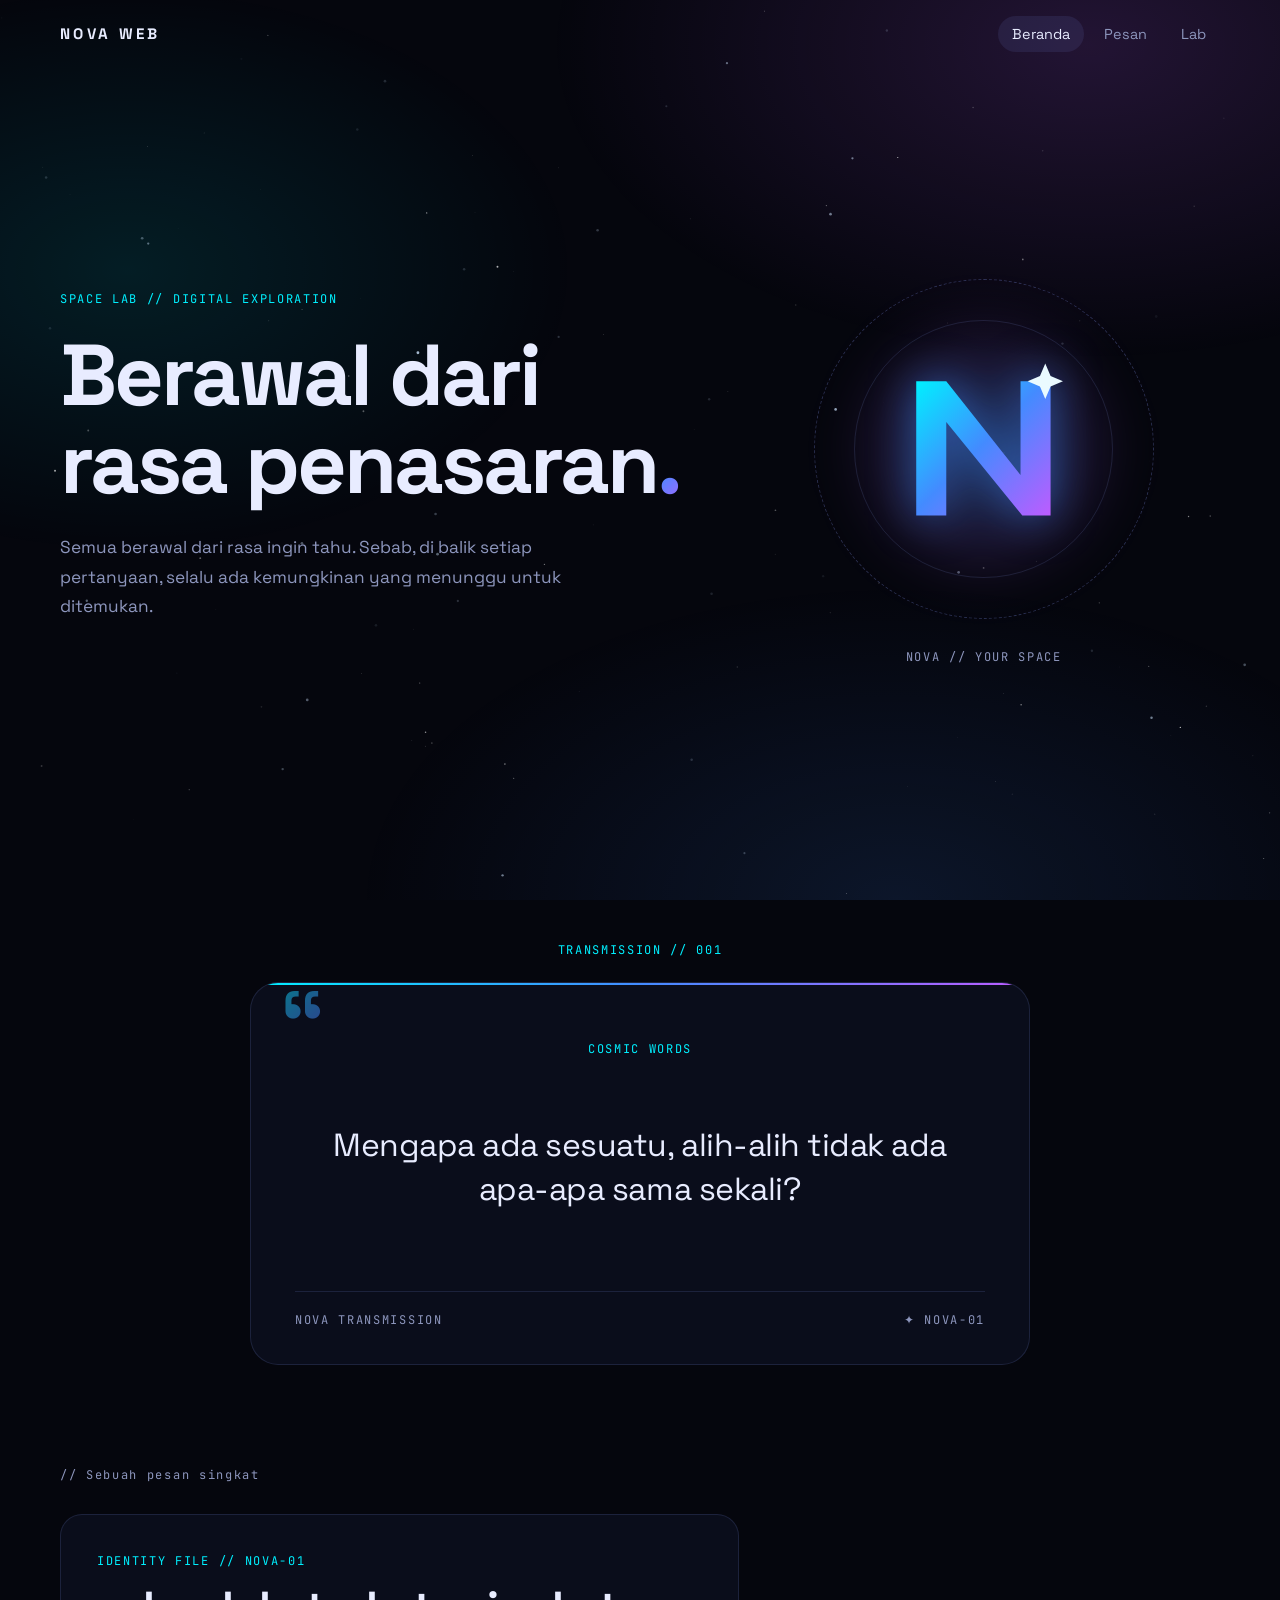
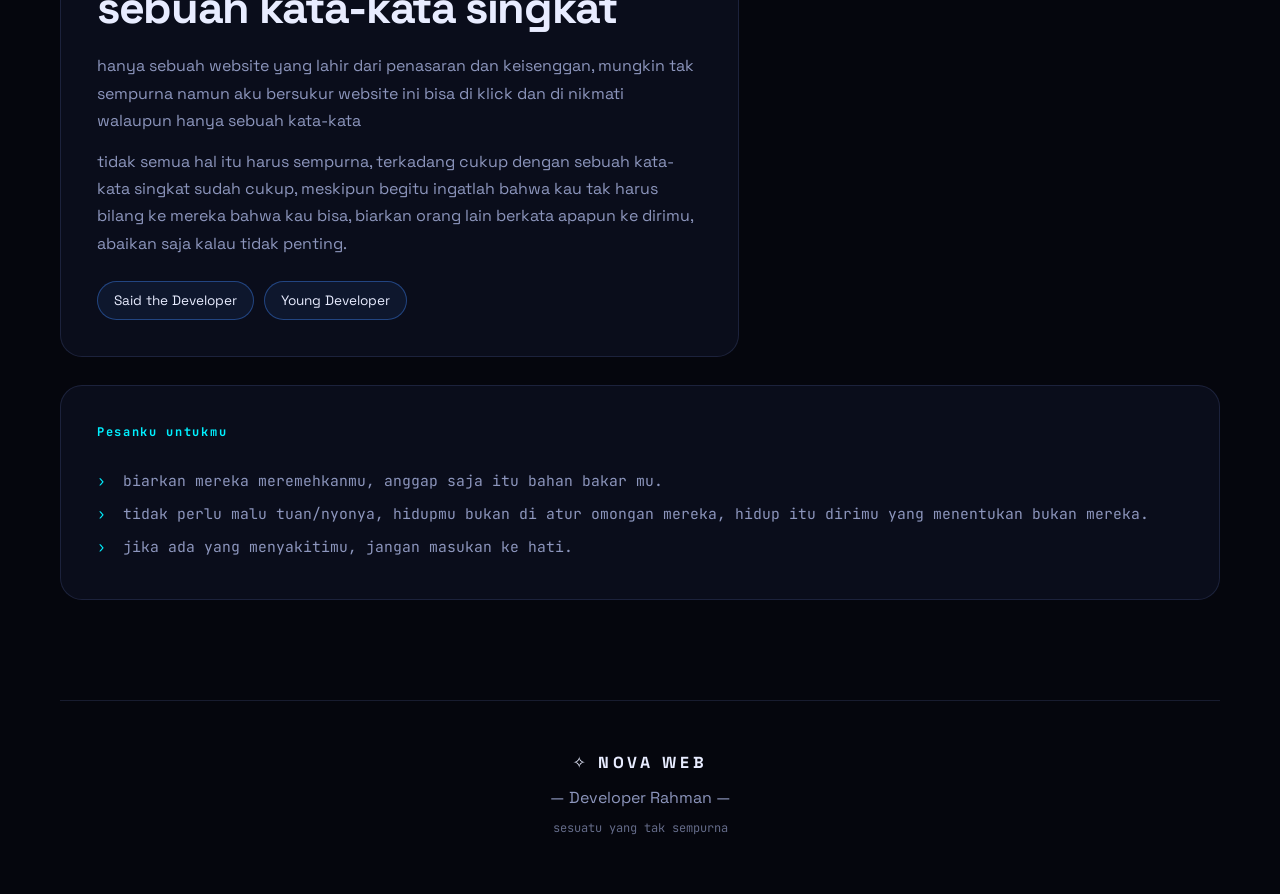
==== index.html @ c04934ce "update index.html" ====
<!DOCTYPE html>
<html lang="id">
<head>
  <meta charset="UTF-8">
  <meta name="viewport" content="width=device-width, initial-scale=1.0">
  <meta name="description" content="Nova Web — ruang eksperimen untuk teknologi, desain, dan perjalanan kreatif.">
  <meta name="theme-color" content="#05060d">
  <title>Nova Web — Space Lab</title>

  <link rel="icon" href="data:image/svg+xml,%3Csvg xmlns='http://www.w3.org/2000/svg' viewBox='0 0 100 100'%3E%3Cpath fill='%2300f0ff' d='M12 88V12h17l42 53V12h17v76H72L29 35v53z'/%3E%3C/svg%3E">
  <link rel="preconnect" href="https://fonts.googleapis.com">
  <link rel="preconnect" href="https://fonts.gstatic.com" crossorigin>
  <link href="https://fonts.googleapis.com/css2?family=JetBrains+Mono:wght@400;500&family=Space+Grotesk:wght@400;500;700&display=swap" rel="stylesheet">
  <style>
:root {
  --bg: #05060d;
  --surface: rgba(16, 20, 40, .55);
  --line: rgba(140, 160, 255, .14);
  --text: #e8ecff;
  --muted: #8d96bd;
  --cyan: #00f0ff;
  --blue: #438bff;
  --violet: #bd5cff;
  --grad: linear-gradient(135deg, var(--cyan), var(--blue) 50%, var(--violet));
  --sans: "Space Grotesk", system-ui, -apple-system, "Segoe UI", sans-serif;
  --mono: "JetBrains Mono", ui-monospace, Menlo, Consolas, monospace;
}

* { box-sizing: border-box; margin: 0; padding: 0; }
html { scroll-behavior: smooth; scroll-padding-top: 84px; }

body {
  background: var(--bg);
  color: var(--text);
  font-family: var(--sans);
  line-height: 1.7;
  overflow-x: hidden;
  -webkit-font-smoothing: antialiased;
}

/* aurora di belakang konten */
body::before {
  content: "";
  position: fixed;
  inset: 0;
  z-index: -2;
  background:
    radial-gradient(60% 50% at 85% 5%, rgba(189, 92, 255, .16), transparent 70%),
    radial-gradient(50% 45% at 10% 30%, rgba(0, 240, 255, .10), transparent 70%),
    radial-gradient(60% 50% at 70% 100%, rgba(67, 139, 255, .12), transparent 70%);
}
#stars { position: fixed; inset: 0; width: 100%; height: 100%; z-index: -1; }

a { color: inherit; text-decoration: none; }
a:focus-visible { outline: 2px solid var(--cyan); outline-offset: 4px; border-radius: 6px; }

main, .nav, .footer { width: min(1160px, 100% - 40px); margin-inline: auto; }

.eyebrow, .card-number, .quote-label, .about-label, .planet-label,
.about-interests h3, .about-updates h3, .quote-footer {
  font-family: var(--mono);
  font-size: .75rem;
  letter-spacing: .14em;
  color: var(--cyan);
}

/* ---------- Header ---------- */
.site-header {
  position: fixed;
  inset: 0 0 auto 0;
  z-index: 50;
  transition: background .3s, border-color .3s, backdrop-filter .3s;
  border-bottom: 1px solid transparent;
}
.site-header.scrolled {
  background: rgba(5, 6, 13, .72);
  backdrop-filter: blur(16px) saturate(140%);
  -webkit-backdrop-filter: blur(16px) saturate(140%);
  border-color: var(--line);
}
.nav { display: flex; align-items: center; justify-content: space-between; height: 68px; }
.logo { font-weight: 700; letter-spacing: .22em; font-size: .95rem; }
.nav-links { display: flex; gap: 6px; list-style: none; }
.nav-links a {
  display: block;
  padding: 6px 14px;
  border-radius: 999px;
  color: var(--muted);
  font-size: .9rem;
  transition: color .2s, background .2s;
}
.nav-links a:hover, .nav-links a.active { color: var(--text); background: rgba(140, 160, 255, .1); }

/* ---------- Hero ---------- */
.hero {
  min-height: 100svh;
  display: grid;
  grid-template-columns: 1.15fr .85fr;
  align-items: center;
  gap: 48px;
  padding: 110px 0 64px;
}
.hero-content .eyebrow { margin-bottom: 22px; }
h1 {
  font-size: clamp(2.6rem, 7.2vw, 5.4rem);
  line-height: 1.02;
  letter-spacing: -.035em;
  font-weight: 700;
}
h1 span {
  background: var(--grad);
  -webkit-background-clip: text;
  background-clip: text;
  color: transparent;
}
.description { margin: 26px 0 36px; max-width: 46ch; color: var(--muted); font-size: 1.08rem; }

.hero-button {
  display: inline-flex;
  align-items: center;
  gap: 10px;
  padding: 14px 26px;
  border-radius: 999px;
  font-weight: 500;
  color: #04060c;
  background: var(--grad);
  box-shadow: 0 10px 40px -10px rgba(67, 139, 255, .7);
  transition: transform .25s, box-shadow .25s;
}
.hero-button:hover { transform: translateY(-3px); box-shadow: 0 16px 48px -10px rgba(189, 92, 255, .75); }

.hero-visual { display: grid; justify-items: center; gap: 28px; }
.logo-emblem {
  position: relative;
  width: min(340px, 72vw);
  aspect-ratio: 1;
  display: grid;
  place-items: center;
  animation: float 7s ease-in-out infinite;
}
.logo-emblem::before, .logo-emblem::after {
  content: "";
  position: absolute;
  border-radius: 50%;
}
.logo-emblem::before { inset: 0; border: 1px dashed rgba(140, 160, 255, .28); animation: spin 60s linear infinite; }
.logo-emblem::after { inset: 12%; border: 1px solid var(--line); }
.logo-r { width: 52%; position: relative; z-index: 1; filter: drop-shadow(0 0 22px rgba(67, 139, 255, .55)); }
.logo-glow {
  position: absolute;
  inset: 10%;
  border-radius: 50%;
  background: radial-gradient(circle, rgba(67, 139, 255, .35), rgba(189, 92, 255, .12) 55%, transparent 72%);
  filter: blur(26px);
}
.planet-label { color: var(--muted); }

@keyframes float { 50% { transform: translateY(-14px); } }
@keyframes spin { to { transform: rotate(360deg); } }

/* ---------- Projects ---------- */
.cards { padding: 40px 0 90px; display: grid; grid-template-columns: repeat(auto-fit, minmax(300px, 1fr)); gap: 24px; }
.card {
  position: relative;
  padding: 34px;
  border-radius: 22px;
  background: var(--surface);
  border: 1px solid var(--line);
  backdrop-filter: blur(12px);
  -webkit-backdrop-filter: blur(12px);
  transition: transform .3s, border-color .3s, box-shadow .3s;
}
.card:hover {
  transform: translateY(-6px);
  border-color: rgba(67, 139, 255, .55);
  box-shadow: 0 24px 60px -24px rgba(67, 139, 255, .5);
}
.card-icon {
  width: 48px; height: 48px;
  display: grid; place-items: center;
  margin-bottom: 22px;
  border-radius: 14px;
  background: var(--grad);
  color: #04060c;
  font-size: 1.3rem;
}
.card-number { margin-bottom: 8px; }
.card h3 { font-size: 1.7rem; letter-spacing: -.02em; margin-bottom: 10px; }
.card p:not(.card-number) { color: var(--muted); }
.card-link {
  display: inline-block;
  margin-top: 24px;
  padding-bottom: 2px;
  border-bottom: 1px solid var(--cyan);
  color: var(--cyan);
  transition: color .2s, border-color .2s;
}
.card-link:hover { color: var(--text); border-color: var(--text); }

/* ---------- Quote ---------- */
.quote-section { padding: 40px 0 100px; text-align: center; }
.quote-section .eyebrow { margin-bottom: 22px; }
.quote-card {
  position: relative;
  max-width: 780px;
  margin: 0 auto;
  padding: 56px 44px 34px;
  border-radius: 28px;
  background: var(--surface);
  border: 1px solid var(--line);
  overflow: hidden;
}
.quote-card::before {
  content: "";
  position: absolute;
  inset: 0 0 auto 0;
  height: 2px;
  background: var(--grad);
}
.quote-symbol {
  position: absolute;
  top: -6px; left: 28px;
  font-size: 7rem;
  line-height: 1;
  background: var(--grad);
  -webkit-background-clip: text;
  background-clip: text;
  color: transparent;
  opacity: .5;
}
.quote-label { margin-bottom: 18px; }
blockquote {
  font-size: clamp(1.35rem, 3.2vw, 2rem);
  line-height: 1.4;
  letter-spacing: -.015em;
  min-height: 5.6em;
  display: flex;
  align-items: center;
  justify-content: center;
}
.quote-fade-out { animation: quoteOut .6s ease forwards; }
.quote-fade-in { animation: quoteIn .8s ease forwards; }
@keyframes quoteOut { to { opacity: 0; transform: translateY(8px); } }
@keyframes quoteIn { from { opacity: 0; transform: translateY(8px); } to { opacity: 1; transform: none; } }
.quote-footer {
  display: flex;
  justify-content: space-between;
  margin-top: 34px;
  padding-top: 18px;
  border-top: 1px solid var(--line);
  color: var(--muted);
}

/* ---------- About ---------- */
.about {
  display: grid;
  grid-template-columns: 1.2fr .8fr;
  gap: 28px;
  padding-bottom: 100px;
}
.about-label { grid-column: 1 / -1; color: var(--muted); }
.about-content, .about-interests, .about-updates {
  padding: 36px;
  border-radius: 22px;
  background: var(--surface);
  border: 1px solid var(--line);
}
.about-content .eyebrow { margin-bottom: 12px; }
.about h2 { font-size: clamp(1.9rem, 4vw, 2.8rem); letter-spacing: -.03em; line-height: 1.1; margin-bottom: 20px; }
.about-description { color: var(--muted); margin-bottom: 14px; }
.about-tags { display: flex; flex-wrap: wrap; gap: 10px; margin-top: 24px; }
.about-tags span {
  padding: 7px 16px;
  border-radius: 999px;
  border: 1px solid rgba(67, 139, 255, .4);
  font-size: .85rem;
  background: rgba(67, 139, 255, .08);
}

.about-interests h3, .about-updates h3 { margin-bottom: 22px; }
.interest-item { display: flex; gap: 16px; padding: 14px 0; border-top: 1px solid var(--line); }
.interest-item:first-of-type { border-top: 0; padding-top: 0; }
.interest-icon {
  flex: none;
  width: 42px; height: 42px;
  display: grid; place-items: center;
  border-radius: 12px;
  border: 1px solid var(--line);
  color: var(--cyan);
  font-family: var(--mono);
  font-size: .85rem;
}
.interest-item h4 { font-size: 1.05rem; }
.interest-item p { color: var(--muted); font-size: .92rem; line-height: 1.5; }

.about-updates { grid-column: 1 / -1; font-family: var(--mono); font-size: .92rem; color: var(--muted); }
.about-updates p { padding: 4px 0; }
.about-updates span { color: var(--cyan); margin-right: 8px; }

/* ---------- Footer ---------- */
.footer { padding: 48px 0 56px; text-align: center; border-top: 1px solid var(--line); }
.footer-logo { font-weight: 700; letter-spacing: .24em; margin-bottom: 8px; }
.footer p { color: var(--muted); }
.footer span { display: block; margin-top: 6px; font-family: var(--mono); font-size: .75rem; color: var(--muted); opacity: .7; }

/* ---------- Reveal ---------- */
.reveal { opacity: 0; transform: translateY(26px); transition: opacity .8s ease, transform .8s ease; }
.reveal.in { opacity: 1; transform: none; }

/* ---------- Responsive ---------- */
@media (max-width: 860px) {
  .hero { grid-template-columns: 1fr; padding-top: 100px; text-align: left; }
  .hero-visual { order: -1; }
  .logo-emblem { width: min(220px, 60vw); }
  .about { grid-template-columns: 1fr; }
}
@media (max-width: 520px) {
  .nav-links a { padding: 6px 9px; font-size: .8rem; }
  .logo { font-size: .8rem; letter-spacing: .16em; }
  .quote-card { padding: 52px 24px 26px; }
  .about-content, .about-interests, .about-updates, .card { padding: 26px; }
}

@media (prefers-reduced-motion: reduce) {
  html { scroll-behavior: auto; }
  *, *::before, *::after { animation: none !important; transition: none !important; }
  .reveal { opacity: 1; transform: none; }
}
</style>
</head>
<body>
  <canvas id="stars" aria-hidden="true"></canvas>

  
<header class="site-header" id="site-header">
  <nav class="nav">
    <a href="#home" class="logo">NOVA WEB</a>

    <ul class="nav-links">
      <li><a href="#home">Beranda</a></li>
      <li><a href="#pesanku-untukmu">Pesan</a></li>
      <li><a href="#lab">Lab</a></li>
    </ul>
  </nav>
</header>


  <main>
    <!-- HERO -->
    <section class="hero" id="home">
      <div class="hero-content">
        <p class="eyebrow">SPACE LAB // DIGITAL EXPLORATION</p>

        <h1>Berawal dari<br>rasa penasaran<span>.</span></h1>

        <p class="description">
          Semua berawal dari rasa ingin tahu. Sebab, di balik setiap pertanyaan,
          selalu ada kemungkinan yang menunggu untuk ditemukan.
        </p>
      </div>

      <div class="hero-visual">
        <div class="logo-emblem">
          <div class="logo-glow"></div>
          <svg class="logo-r" viewBox="0 0 100 100" xmlns="http://www.w3.org/2000/svg" role="img" aria-label="Logo Nova Web: huruf N dengan bintang nova">
            <defs>
              <linearGradient id="r-gradient" x1="0" y1="0" x2="1" y2="1">
                <stop offset="0%" stop-color="#00f0ff"/>
                <stop offset="48%" stop-color="#438bff"/>
                <stop offset="100%" stop-color="#bd5cff"/>
              </linearGradient>
            </defs>
            <path fill="url(#r-gradient)" d="M12,88 V12 H29 L71,65 V12 H88 V88 H72 L29,35 V88 Z"/>
            <path fill="#eafaff" d="M85,2 L88,9 L95,12 L88,15 L85,22 L82,15 L75,12 L82,9 Z"/>
          </svg>
        </div>
        <div class="planet-label">NOVA // YOUR SPACE</div>
      </div>
    </section>


    <!-- COSMIC WORDS -->
    <section class="quote-section" id="cosmic-words">
      <p class="eyebrow">TRANSMISSION // 001</p>

      <div class="quote-card">
        <div class="quote-symbol" aria-hidden="true">“</div>
        <p class="quote-label">COSMIC WORDS</p>

        <blockquote id="daily-quote">
          Bintang pun membutuhkan gelap untuk terlihat bersinar.
        </blockquote>

        <div class="quote-footer">
          <span>NOVA TRANSMISSION</span>
          <span>✦ NOVA-01</span>
        </div>
      </div>
    </section>

    <!-- ABOUT -->
    <section class="about" id="about">
      <div class="about-label">// Sebuah pesan singkat</div>

      <div class="about-content">
        <p class="eyebrow">IDENTITY FILE // NOVA-01</p>
        <h2>sebuah kata-kata singkat</h2>

        <p class="about-description">
          hanya sebuah website yang lahir dari penasaran dan keisenggan, mungkin tak sempurna
          namun aku bersukur website ini bisa di klick dan di nikmati walaupun hanya sebuah kata-kata
        </p>
        <p class="about-description">
          tidak semua hal itu harus sempurna, terkadang cukup dengan sebuah kata-kata
          singkat sudah cukup, meskipun begitu ingatlah bahwa kau tak harus bilang ke mereka 
          bahwa kau bisa, biarkan orang lain berkata apapun ke dirimu, abaikan saja kalau tidak penting.
        </p>

        <div class="about-tags">
          <span>Said the Developer</span>
          <span>Young Developer</span>
        </div>
      </div>


      <div class="about-updates" id="pesanku-untukmu">
        <h3>Pesanku untukmu</h3>
        <p><span>›</span> biarkan mereka meremehkanmu, anggap saja itu bahan bakar mu.</p>
        <p><span>›</span> tidak perlu malu tuan/nyonya, hidupmu bukan di atur omongan mereka, hidup itu dirimu yang menentukan bukan mereka.</p>
        <p><span>›</span> jika ada yang menyakitimu, jangan masukan ke hati.</p>
      </>
    </section>
  </main>

  <footer class="footer" id="lab">
    <div class="footer-logo">✧ NOVA WEB</div>
    <p>— Developer Rahman —</p>
    <span>sesuatu yang tak sempurna</span>
  </>

  <script>


const reduceMotion = matchMedia("(prefers-reduced-motion: reduce)").matches;

/* ---------- Header: efek kaca saat discroll ---------- */
const header = document.getElementById("site-header");
const onScroll = () => header.classList.toggle("scrolled", window.scrollY > 24);
onScroll();
addEventListener("scroll", onScroll, { passive: true });

/* ---------- Muncul halus saat discroll ---------- */
const revealTargets = document.querySelectorAll(
  ".card, .quote-card, .about-content, .about-interests, .about-updates, .about-label"
);
if ("IntersectionObserver" in window && !reduceMotion) {
  const io = new IntersectionObserver((entries) => {
    entries.forEach((e) => {
      if (e.isIntersecting) {
        e.target.classList.add("in");
        io.unobserve(e.target);
      }
    });
  }, { threshold: 0.15 });
  revealTargets.forEach((el) => { el.classList.add("reveal"); io.observe(el); });
}

/* ---------- Menu aktif sesuai section ---------- */
const links = [...document.querySelectorAll(".nav-links a")];
const spy = new IntersectionObserver((entries) => {
  entries.forEach((e) => {
    if (!e.isIntersecting) return;
    links.forEach((a) => a.classList.toggle("active", a.getAttribute("href") === "#" + e.target.id));
  });
}, { rootMargin: "-45% 0px -50% 0px" });
["home", "projects", "about-interests", "lab"].forEach((id) => {
  const el = document.getElementById(id);
  if (el) spy.observe(el);
});

/* ---------- Cosmic Words: kutipan acak ---------- */
const quotes = [
  // 01 — COSMIC UNKNOWN
  { category: "COSMIC UNKNOWN", text: "Jika alam semesta memiliki batas, apa yang berada di baliknya? Dan jika tidak memiliki batas, bagaimana sesuatu bisa tidak berujung?" },
  { category: "COSMIC UNKNOWN", text: "Alam semesta terus mengembang. Tetapi jika ruang itu sendiri yang mengembang, ia mengembang ke mana?" },
  { category: "COSMIC UNKNOWN", text: "Sebelum bintang pertama menyala, apakah kegelapan memiliki arti bagi sesuatu yang belum bisa melihat?" },
  { category: "COSMIC UNKNOWN", text: "Di antara miliaran galaksi, berapa banyak rahasia yang bahkan belum pernah terpikirkan oleh siapa pun?" },
  { category: "COSMIC UNKNOWN", text: "Jika suatu hari kita memahami seluruh alam semesta, apakah masih ada sesuatu di luar pemahaman itu?" },

  // 02 — TIME PARADOX
  { category: "TIME PARADOX", text: "Jika kamu bertemu dirimu dari masa depan, siapa di antara kalian yang sedang hidup di masa lalu?" },
  { category: "TIME PARADOX", text: "Masa lalu sudah tidak ada, masa depan belum tiba, dan saat ini terus berlalu. Jadi, di mana sebenarnya waktu berada?" },
  { category: "TIME PARADOX", text: "Jika waktu bisa dihentikan untuk semua hal, apakah kamu akan menyadari bahwa waktu telah berhenti?" },
  { category: "TIME PARADOX", text: "Jika sebuah kejadian bisa diulang dengan hasil yang sama persis, apakah itu pengulangan atau kejadian yang sama?" },
  { category: "TIME PARADOX", text: "Apabila masa depan sudah dapat diketahui, apakah pilihan kita masih benar-benar terbuka?" },

  // 03 — REALITY GLITCH
  { category: "REALITY GLITCH", text: "Bagaimana kamu tahu bahwa dunia yang kamu lihat adalah dunia sebagaimana adanya, bukan sekadar cara otakmu menerjemahkannya?" },
  { category: "REALITY GLITCH", text: "Jika semua manusia bermimpi tentang dunia yang sama, pada titik mana kita akan menyebutnya kenyataan?" },
  { category: "REALITY GLITCH", text: "Apakah sesuatu tetap memiliki makna jika tidak ada satu pun makhluk yang mampu memahaminya?" },
  { category: "REALITY GLITCH", text: "Jika setiap pengamatan mengubah cara kita memahami sesuatu, bisakah kita mengenal sesuatu tanpa dipengaruhi oleh diri sendiri?" },
  { category: "REALITY GLITCH", text: "Bagaimana jika hal yang kita sebut nyata hanyalah bagian kecil dari sesuatu yang belum mampu kita bayangkan?" },

  // 04 — HUMAN MYSTERY
  { category: "HUMAN MYSTERY", text: "Jika ingatanmu berubah sedikit demi sedikit, bagian mana dari dirimu yang tetap sama?" },
  { category: "HUMAN MYSTERY", text: "Kamu bisa mendengar pikiranmu sendiri. Tetapi siapa yang sedang mendengarkan?" },
  { category: "HUMAN MYSTERY", text: "Jika tidak ada seorang pun yang mengenal namamu, apakah dirimu akan menjadi orang yang berbeda?" },
  { category: "HUMAN MYSTERY", text: "Mengapa sebuah kenangan yang sudah lama berlalu terkadang terasa lebih dekat daripada hari kemarin?" },
  { category: "HUMAN MYSTERY", text: "Jika pikiran bisa mengamati dirinya sendiri, apakah ada bagian dari pikiran yang tidak pernah bisa diamati?" },

  // 05 — EXISTENCE
  { category: "EXISTENCE", text: "Mengapa ada sesuatu, alih-alih tidak ada apa-apa sama sekali?" },
  { category: "EXISTENCE", text: "Jika segala sesuatu memiliki penyebab, apakah penyebab pertama juga membutuhkan penyebab?" },
  { category: "EXISTENCE", text: "Apakah alam semesta membutuhkan seseorang untuk menyaksikannya agar keberadaannya berarti?" },
  { category: "EXISTENCE", text: "Jika kehidupan memiliki makna, apakah makna itu ditemukan, diciptakan, atau keduanya?" },
  { category: "EXISTENCE", text: "Jika tidak ada tujuan yang ditetapkan untuk hidup, dari mana datangnya keinginan manusia untuk mencari tujuan?" },

  // 06 — UNANSWERED SCIENCE
  { category: "UNANSWERED SCIENCE", text: "Bagaimana materi yang tidak hidup bisa menjadi bagian dari dunia yang akhirnya melahirkan kesadaran?" },
  { category: "UNANSWERED SCIENCE", text: "Apakah kehidupan pernah muncul di tempat lain di alam semesta, atau Bumi adalah satu-satunya tempat yang kita ketahui sejauh ini?" },
  { category: "UNANSWERED SCIENCE", text: "Apa sebenarnya materi gelap, dan rahasia apa yang masih tersembunyi di balik pengaruh gravitasinya?" },
  { category: "UNANSWERED SCIENCE", text: "Mengapa alam semesta memiliki hukum fisika seperti yang kita amati, dan mungkinkah hukum itu berbeda?" },
  { category: "UNANSWERED SCIENCE", text: "Seberapa jauh manusia bisa memahami realitas jika alat untuk memahaminya juga merupakan bagian dari realitas itu?" },

  // 07 — IMPOSSIBLE QUESTIONS
  { category: "IMPOSSIBLE QUESTIONS", text: "Jika kamu lupa seluruh hidupmu tetapi tetap menjadi dirimu, bagian mana yang membuatmu tetap menjadi orang yang sama?" },
  { category: "IMPOSSIBLE QUESTIONS", text: "Bisakah sesuatu benar-benar tidak terbatas jika kita hanya mampu membayangkannya dari sesuatu yang terbatas?" },
  { category: "IMPOSSIBLE QUESTIONS", text: "Jika semua pertanyaan memiliki jawaban, apakah pertanyaan itu sendiri juga harus memiliki jawaban?" },
  { category: "IMPOSSIBLE QUESTIONS", text: "Bisakah kita membayangkan sesuatu yang benar-benar tidak bisa dibayangkan?" },
  { category: "IMPOSSIBLE QUESTIONS", text: "Jika kamu menemukan jawaban untuk semua misteri, pertanyaan apa yang akan kamu ajukan terakhir kali?" }
];

const quoteElement = document.getElementById("daily-quote");
let currentQuoteIndex = -1;
let quoteTimer;

function showRandomQuote() {
  if (!quoteElement || quotes.length === 0) {
    console.error("Elemen quote atau data quote tidak ditemukan!");
    return;
  }

  let nextIndex;
  if (quotes.length === 1) {
    nextIndex = 0;
  } else {
    do {
      nextIndex = Math.floor(Math.random() * quotes.length);
    } while (nextIndex === currentQuoteIndex);
  }

  currentQuoteIndex = nextIndex;
  const selectedQuote = quotes[nextIndex];

  quoteElement.classList.remove("quote-fade-in");
  quoteElement.classList.add("quote-fade-out");

  setTimeout(() => {
    quoteElement.textContent = selectedQuote.text;
    quoteElement.classList.remove("quote-fade-out");
    void quoteElement.offsetWidth;
    quoteElement.classList.add("quote-fade-in");

  }, 600);
}

showRandomQuote();
quoteTimer = setInterval(showRandomQuote, 8000);

/* ---------- Langit berbintang ---------- */
const canvas = document.getElementById("stars");
const ctx = canvas.getContext("2d");
let stars = [], w, h, dpr;

function setup() {
  dpr = Math.min(devicePixelRatio || 1, 2);
  w = innerWidth;
  h = innerHeight;
  canvas.width = w * dpr;
  canvas.height = h * dpr;
  ctx.setTransform(dpr, 0, 0, dpr, 0, 0);
  const count = Math.round((w * h) / 9000);
  stars = Array.from({ length: count }, () => ({
    x: Math.random() * w,
    y: Math.random() * h,
    r: Math.random() * 1.2 + 0.2,
    a: Math.random() * 0.6 + 0.25,
    p: Math.random() * Math.PI * 2,
    s: Math.random() * 0.02 + 0.005,
    v: Math.random() * 0.06 + 0.01
  }));
}

function draw(animate) {
  ctx.clearRect(0, 0, w, h);
  for (const s of stars) {
    const tw = animate ? 0.55 + 0.45 * Math.sin(s.p) : 1;
    ctx.globalAlpha = s.a * tw;
    ctx.fillStyle = s.r > 1 ? "#cfe6ff" : "#ffffff";
    ctx.beginPath();
    ctx.arc(s.x, s.y, s.r, 0, Math.PI * 2);
    ctx.fill();
    if (animate) {
      s.p += s.s;
      s.y -= s.v;
      if (s.y < -2) { s.y = h + 2; s.x = Math.random() * w; }
    }
  }
  ctx.globalAlpha = 1;
}

setup();
let resizeTimer;
addEventListener("resize", () => {
  clearTimeout(resizeTimer);
  resizeTimer = setTimeout(() => { setup(); if (reduceMotion) draw(false); }, 150);
});

if (reduceMotion) {
  draw(false);
} else {
  (function loop() { draw(true); requestAnimationFrame(loop); })();
}
</script>
</body>
</html>
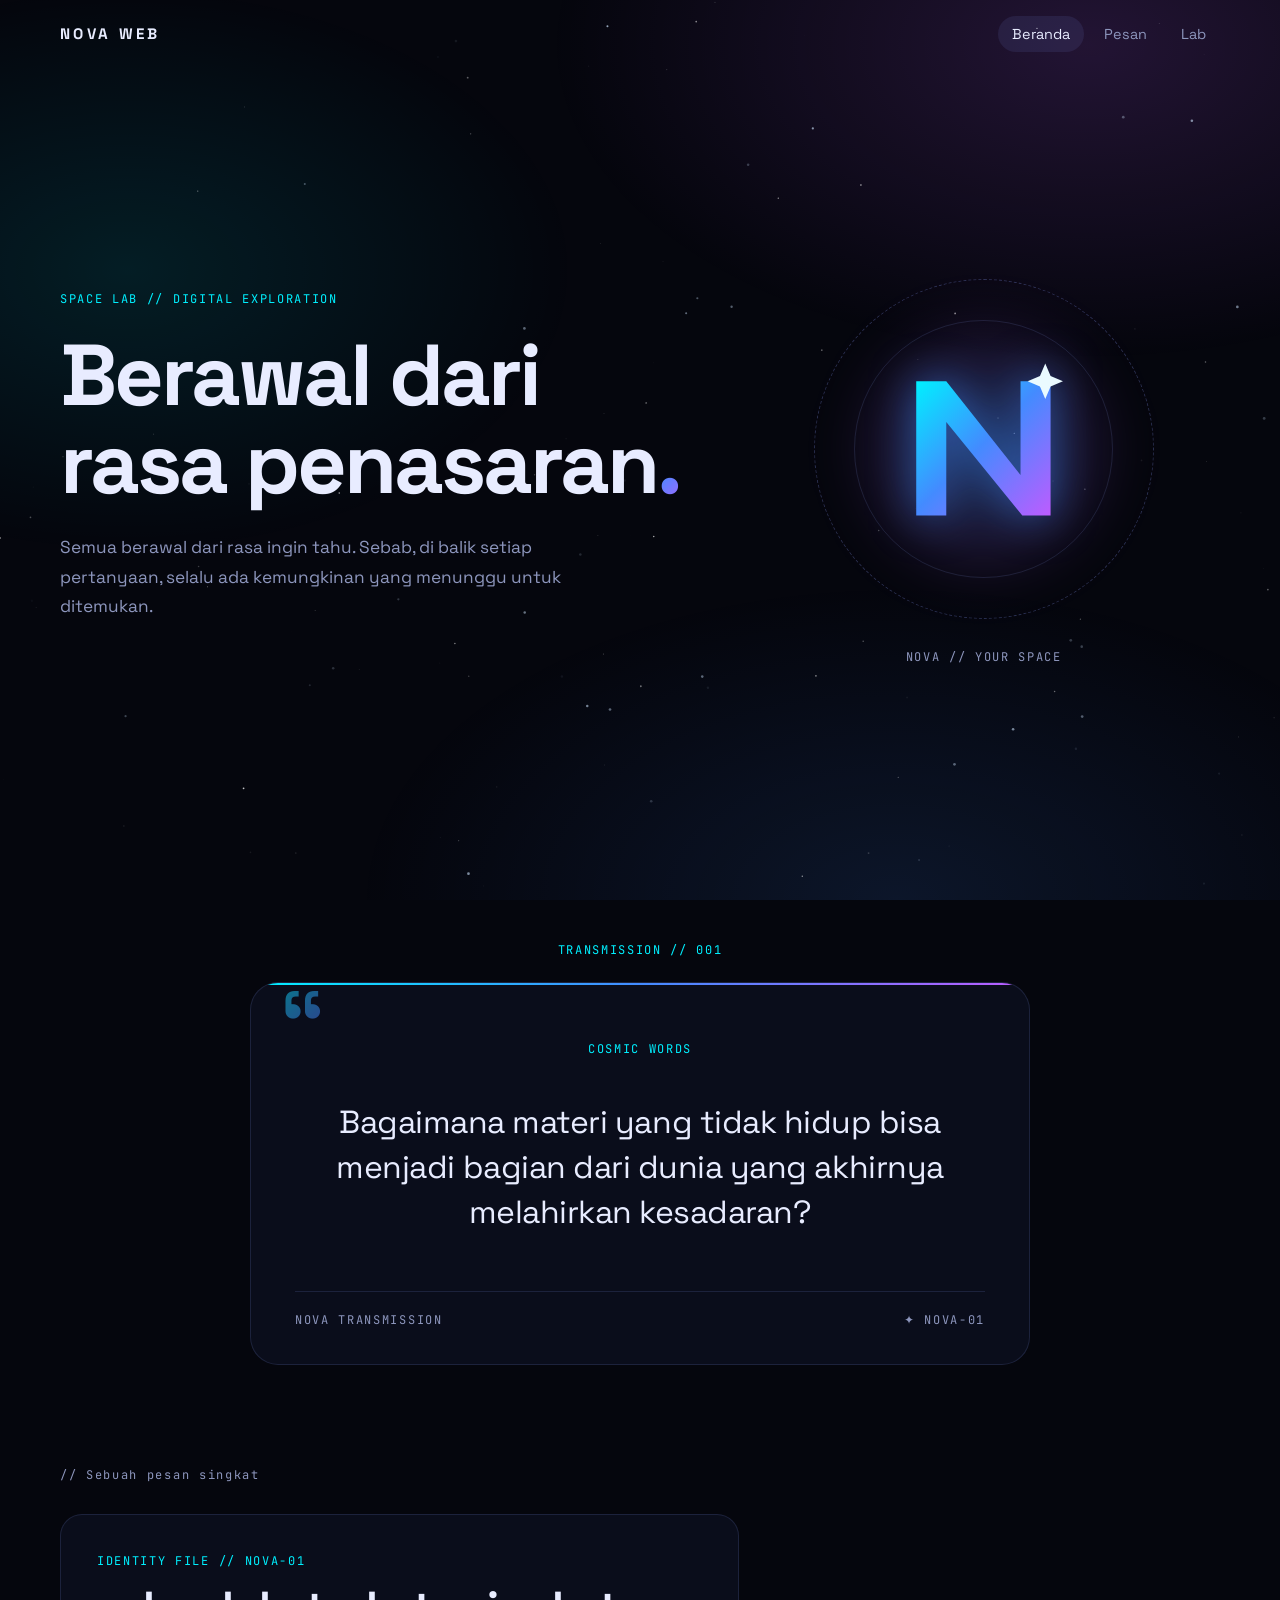
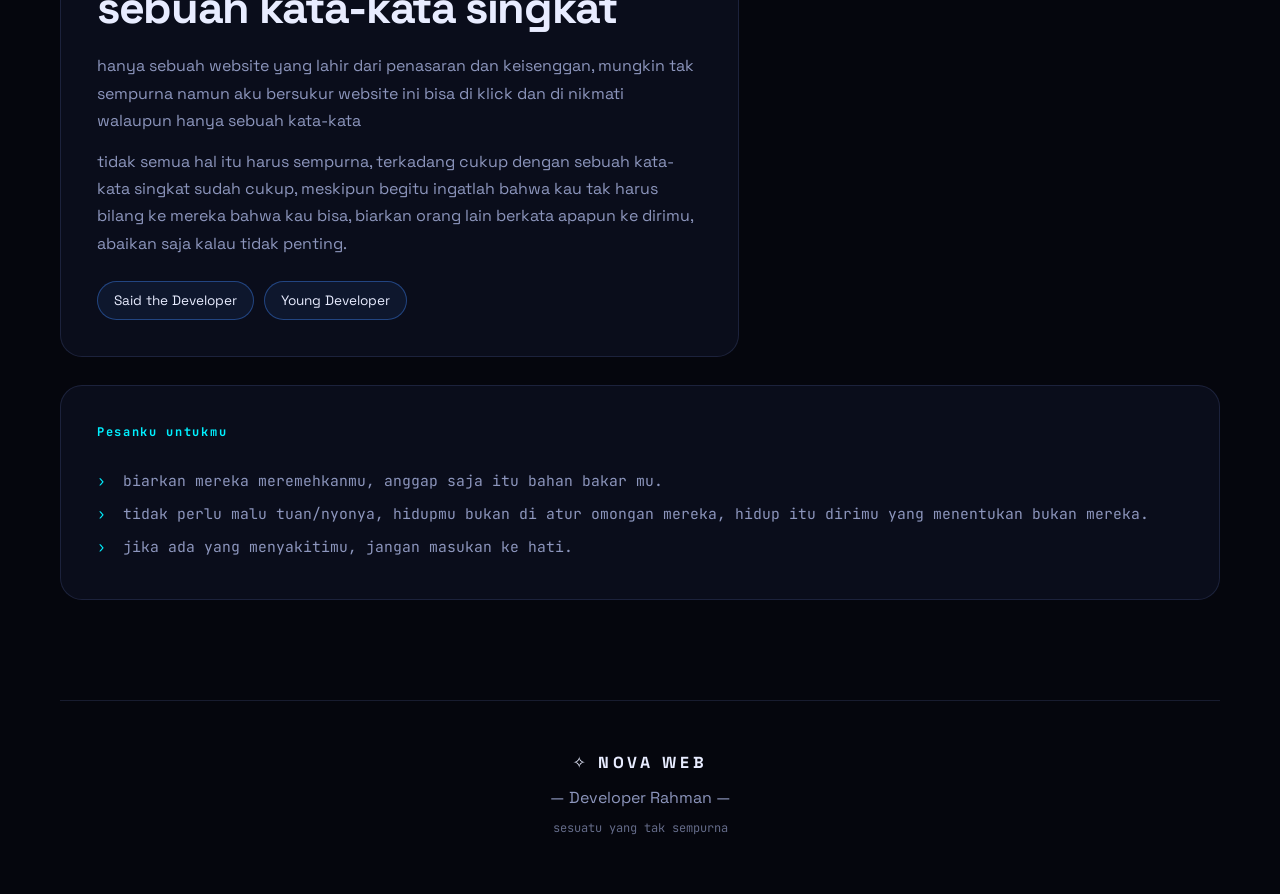
==== commit 2a6b6d47: "update index.html" ====
--- a/index.html
+++ b/index.html
@@ -473,7 +473,7 @@
     links.forEach((a) => a.classList.toggle("active", a.getAttribute("href") === "#" + e.target.id));
   });
 }, { rootMargin: "-45% 0px -50% 0px" });
-["home", "projects", "about-interests", "lab"].forEach((id) => {
+["home", "pesanku-untukmu", "lab"].forEach((id) => {
   const el = document.getElementById(id);
   if (el) spy.observe(el);
 });
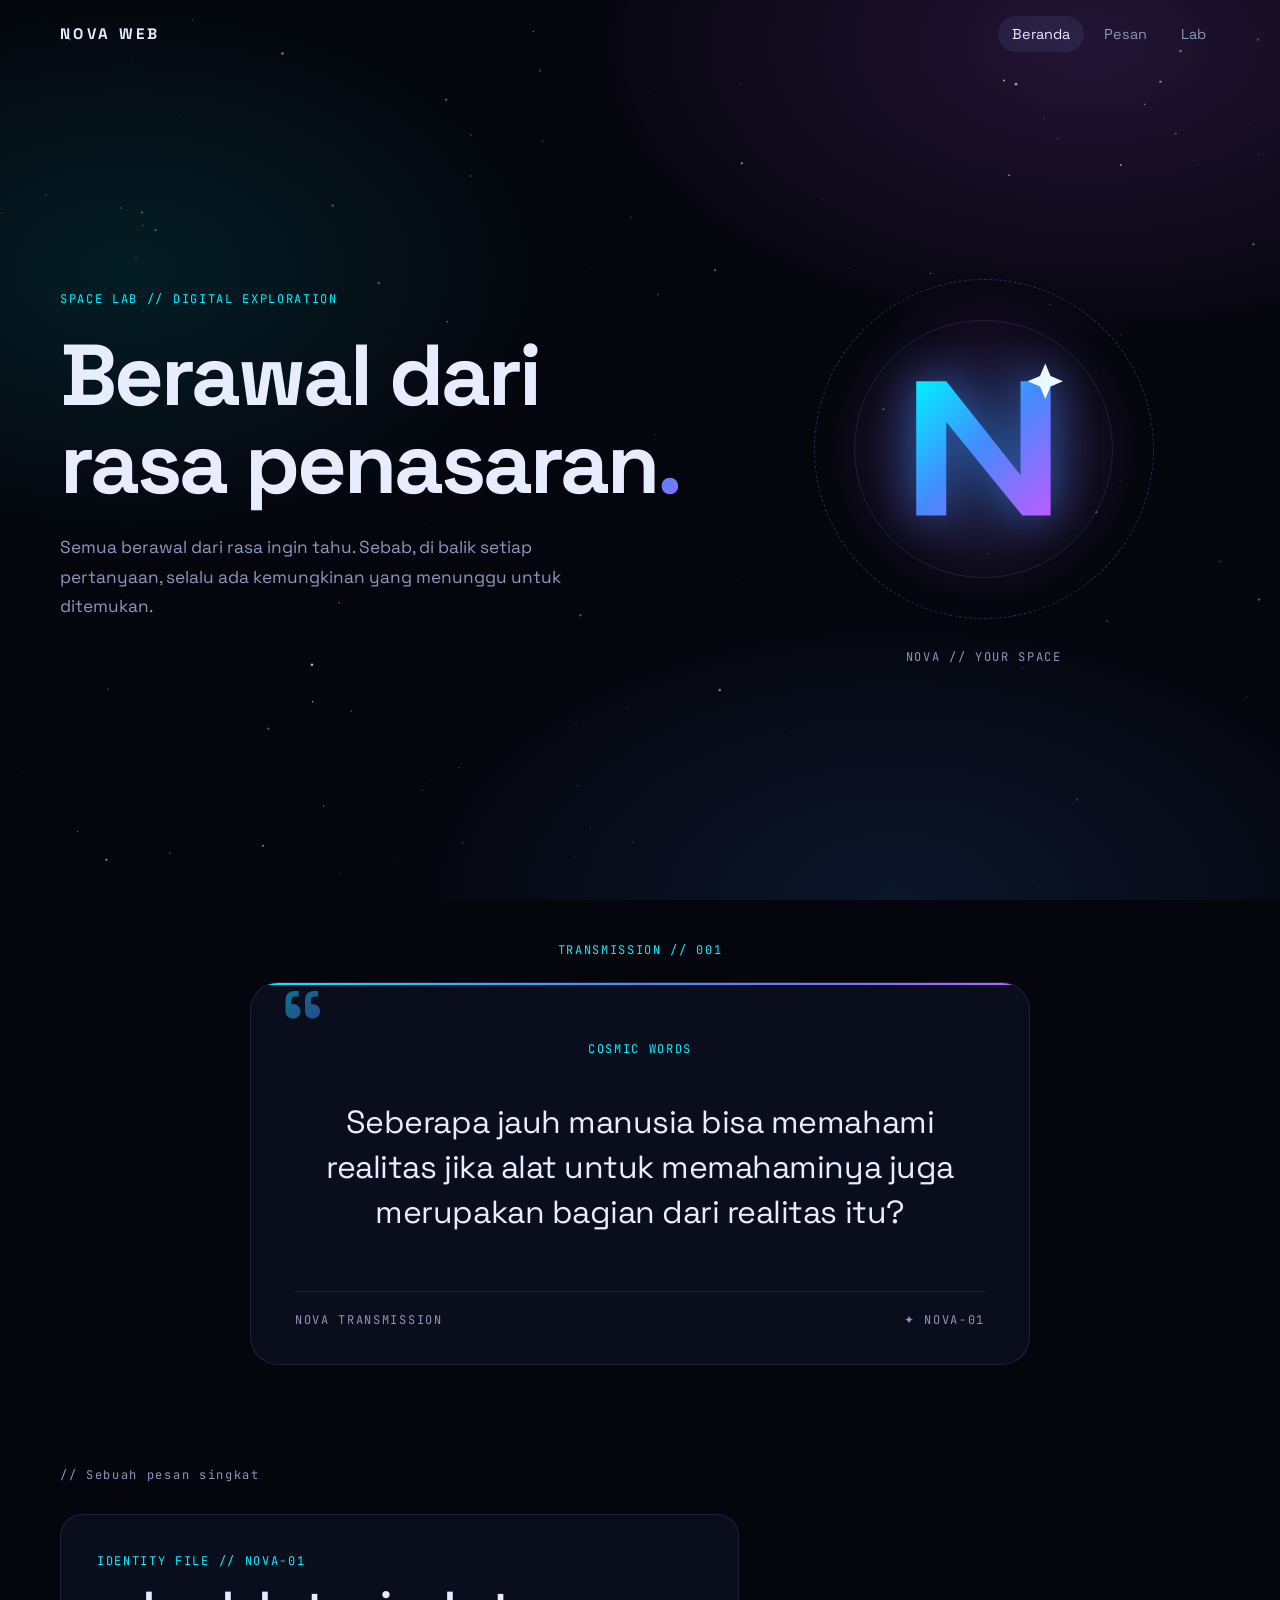
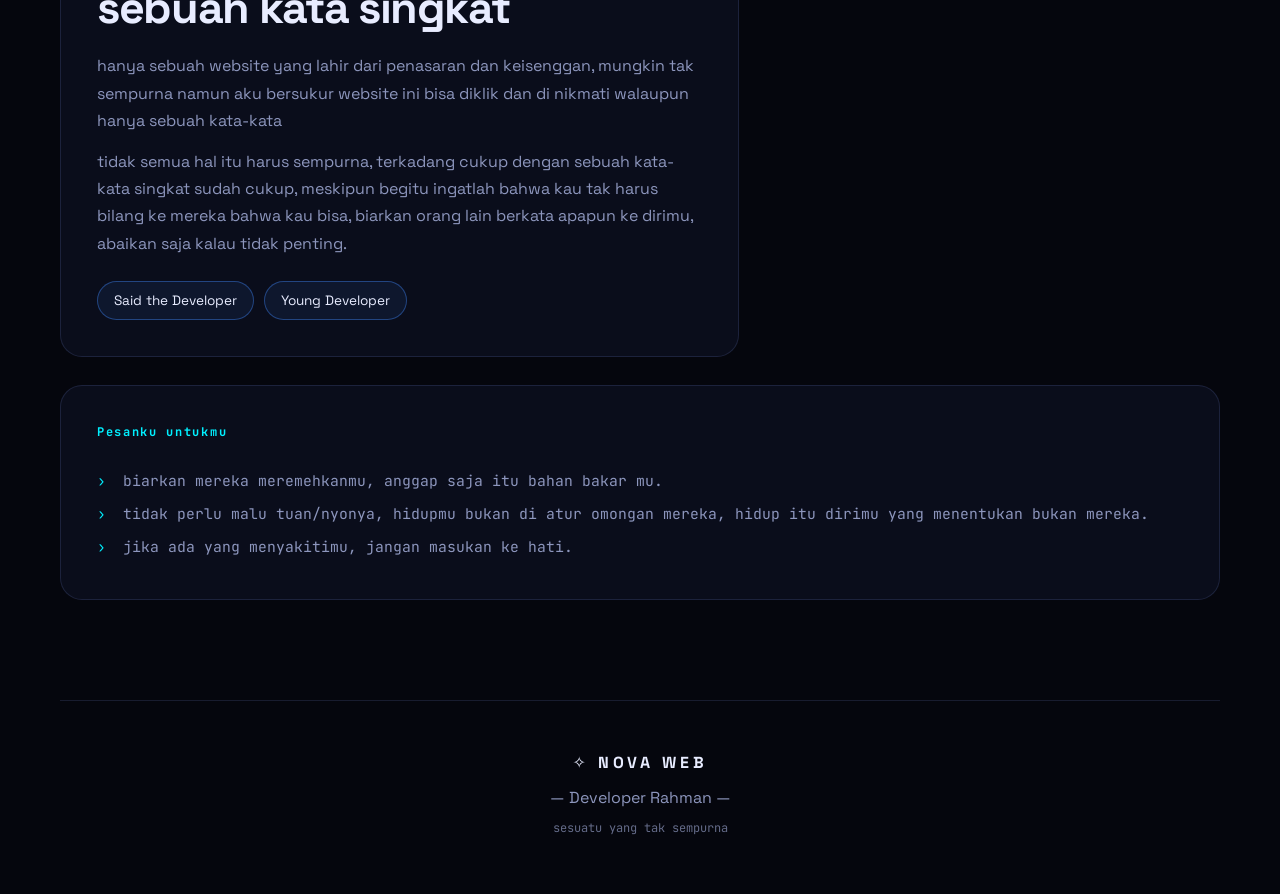
==== commit d356c1ce: "update index.html" ====
--- a/index.html
+++ b/index.html
@@ -404,11 +404,11 @@
 
       <div class="about-content">
         <p class="eyebrow">IDENTITY FILE // NOVA-01</p>
-        <h2>sebuah kata-kata singkat</h2>
+        <h2>sebuah kata singkat</h2>
 
         <p class="about-description">
           hanya sebuah website yang lahir dari penasaran dan keisenggan, mungkin tak sempurna
-          namun aku bersukur website ini bisa di klick dan di nikmati walaupun hanya sebuah kata-kata
+          namun aku bersukur website ini bisa diklik dan di nikmati walaupun hanya sebuah kata-kata
         </p>
         <p class="about-description">
           tidak semua hal itu harus sempurna, terkadang cukup dengan sebuah kata-kata
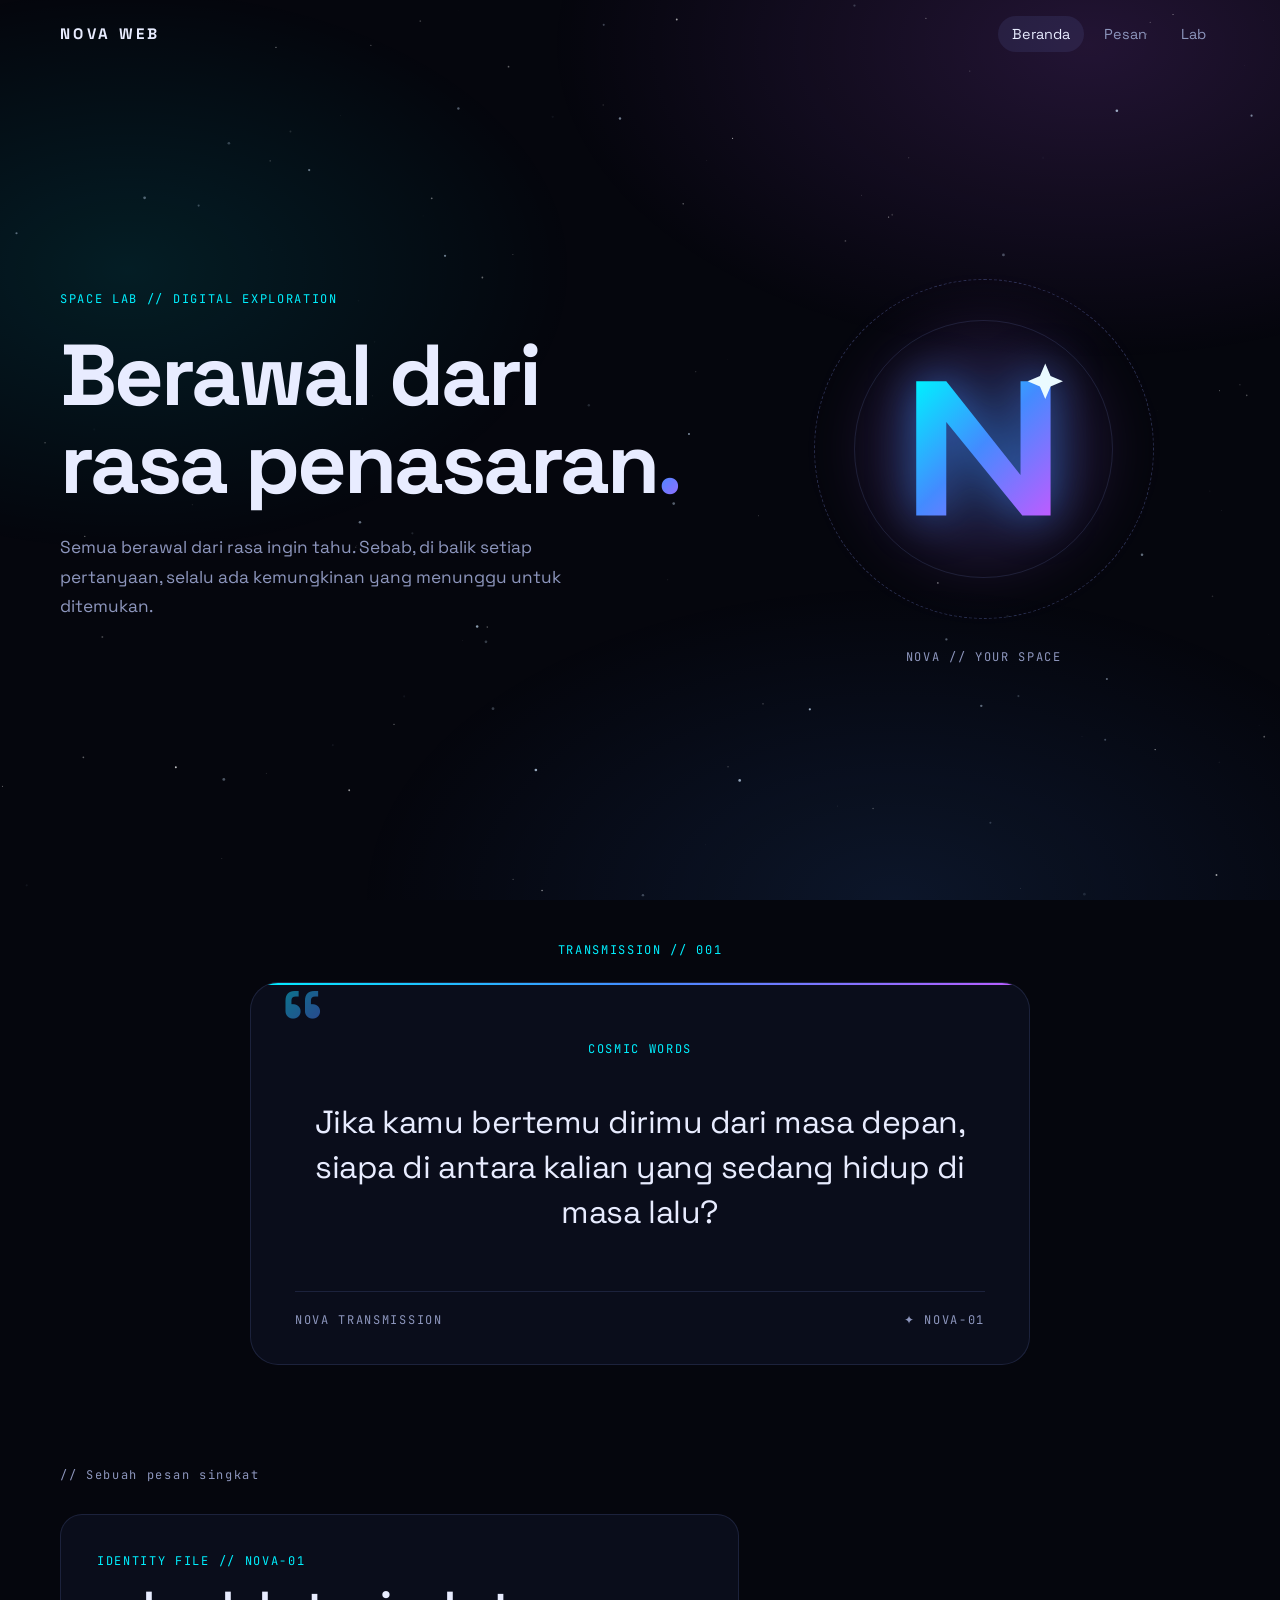
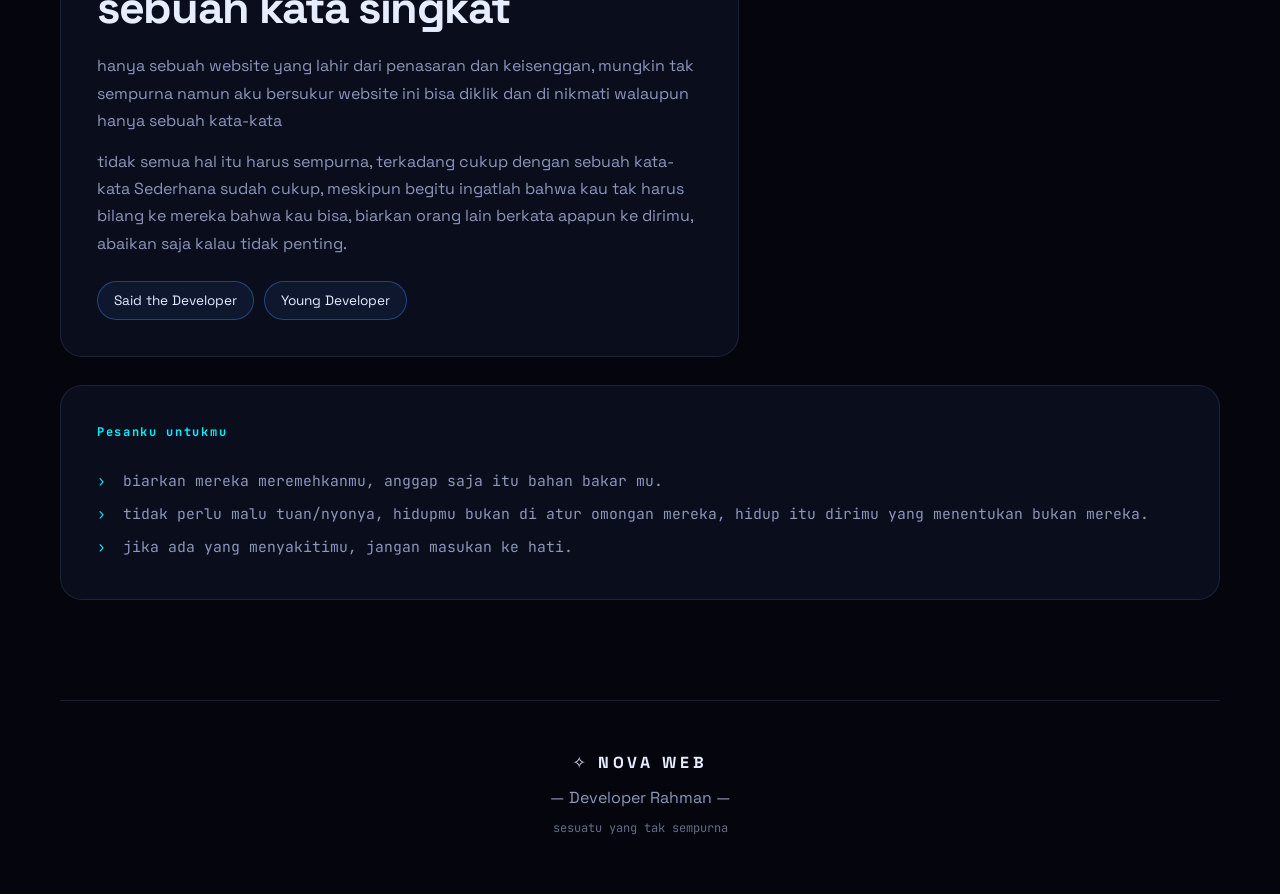
==== commit b29bfe37: "update index.html" ====
--- a/index.html
+++ b/index.html
@@ -412,7 +412,7 @@
         </p>
         <p class="about-description">
           tidak semua hal itu harus sempurna, terkadang cukup dengan sebuah kata-kata
-          singkat sudah cukup, meskipun begitu ingatlah bahwa kau tak harus bilang ke mereka 
+          Sederhana sudah cukup, meskipun begitu ingatlah bahwa kau tak harus bilang ke mereka 
           bahwa kau bisa, biarkan orang lain berkata apapun ke dirimu, abaikan saja kalau tidak penting.
         </p>
 
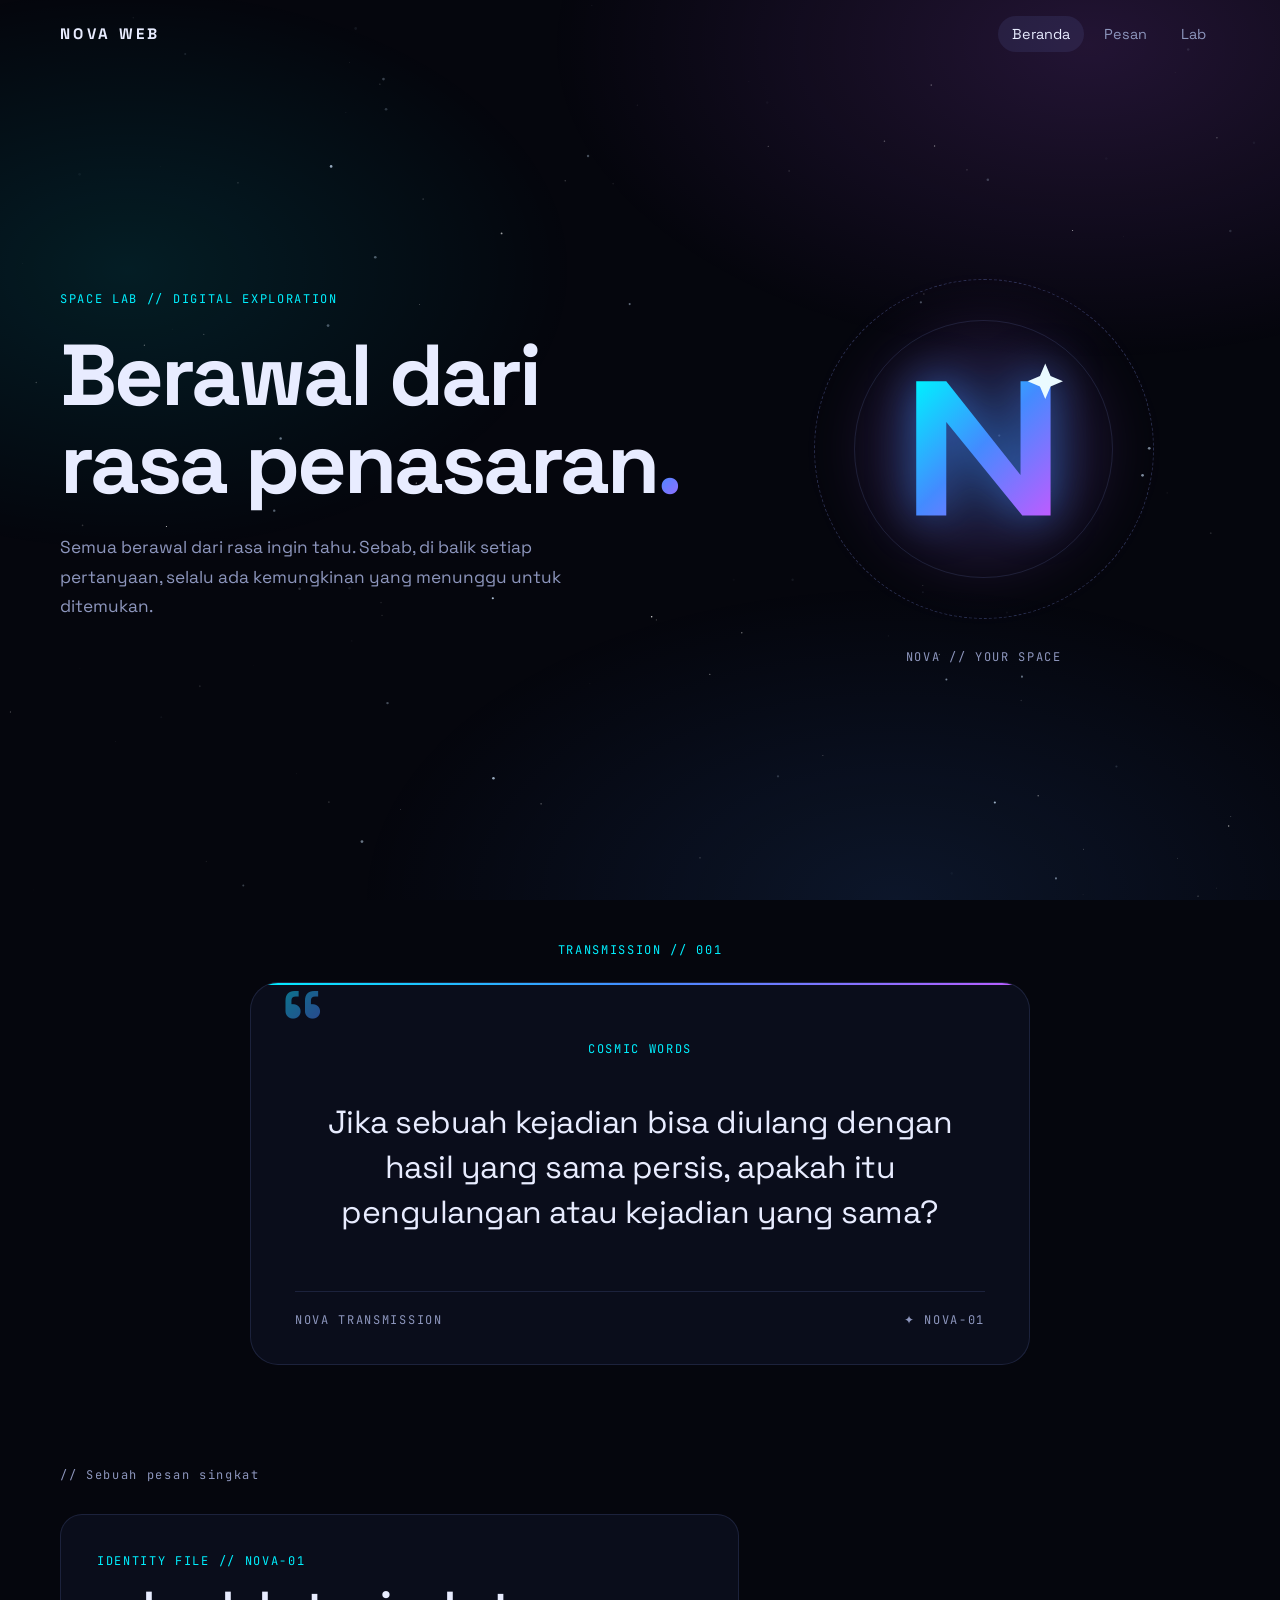
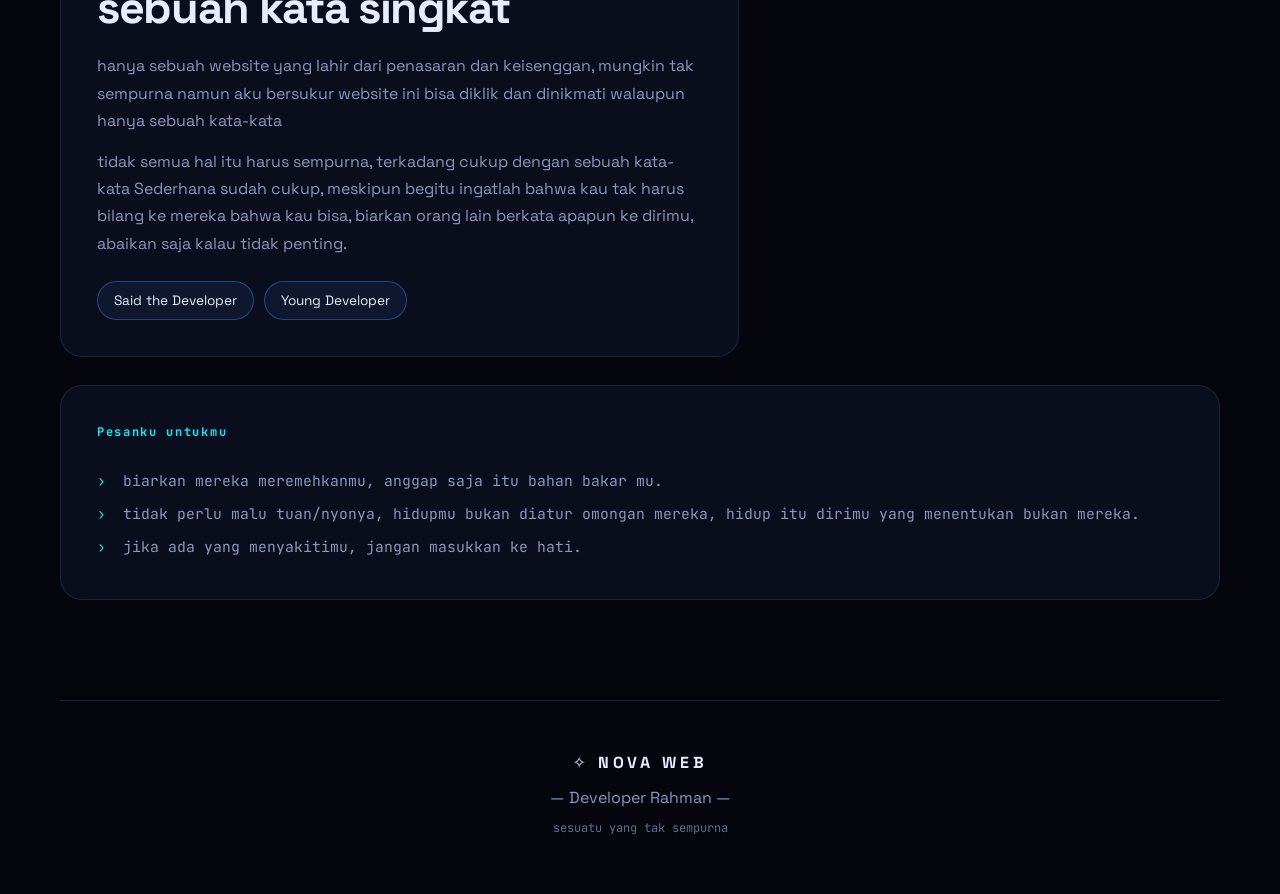
==== commit b443a711: "update index.html" ====
--- a/index.html
+++ b/index.html
@@ -408,7 +408,7 @@
 
         <p class="about-description">
           hanya sebuah website yang lahir dari penasaran dan keisenggan, mungkin tak sempurna
-          namun aku bersukur website ini bisa diklik dan di nikmati walaupun hanya sebuah kata-kata
+          namun aku bersukur website ini bisa diklik dan dinikmati walaupun hanya sebuah kata-kata
         </p>
         <p class="about-description">
           tidak semua hal itu harus sempurna, terkadang cukup dengan sebuah kata-kata
@@ -426,8 +426,8 @@
       <div class="about-updates" id="pesanku-untukmu">
         <h3>Pesanku untukmu</h3>
         <p><span>›</span> biarkan mereka meremehkanmu, anggap saja itu bahan bakar mu.</p>
-        <p><span>›</span> tidak perlu malu tuan/nyonya, hidupmu bukan di atur omongan mereka, hidup itu dirimu yang menentukan bukan mereka.</p>
-        <p><span>›</span> jika ada yang menyakitimu, jangan masukan ke hati.</p>
+        <p><span>›</span> tidak perlu malu tuan/nyonya, hidupmu bukan diatur omongan mereka, hidup itu dirimu yang menentukan bukan mereka.</p>
+        <p><span>›</span> jika ada yang menyakitimu, jangan masukkan ke hati.</p>
       </>
     </section>
   </main>
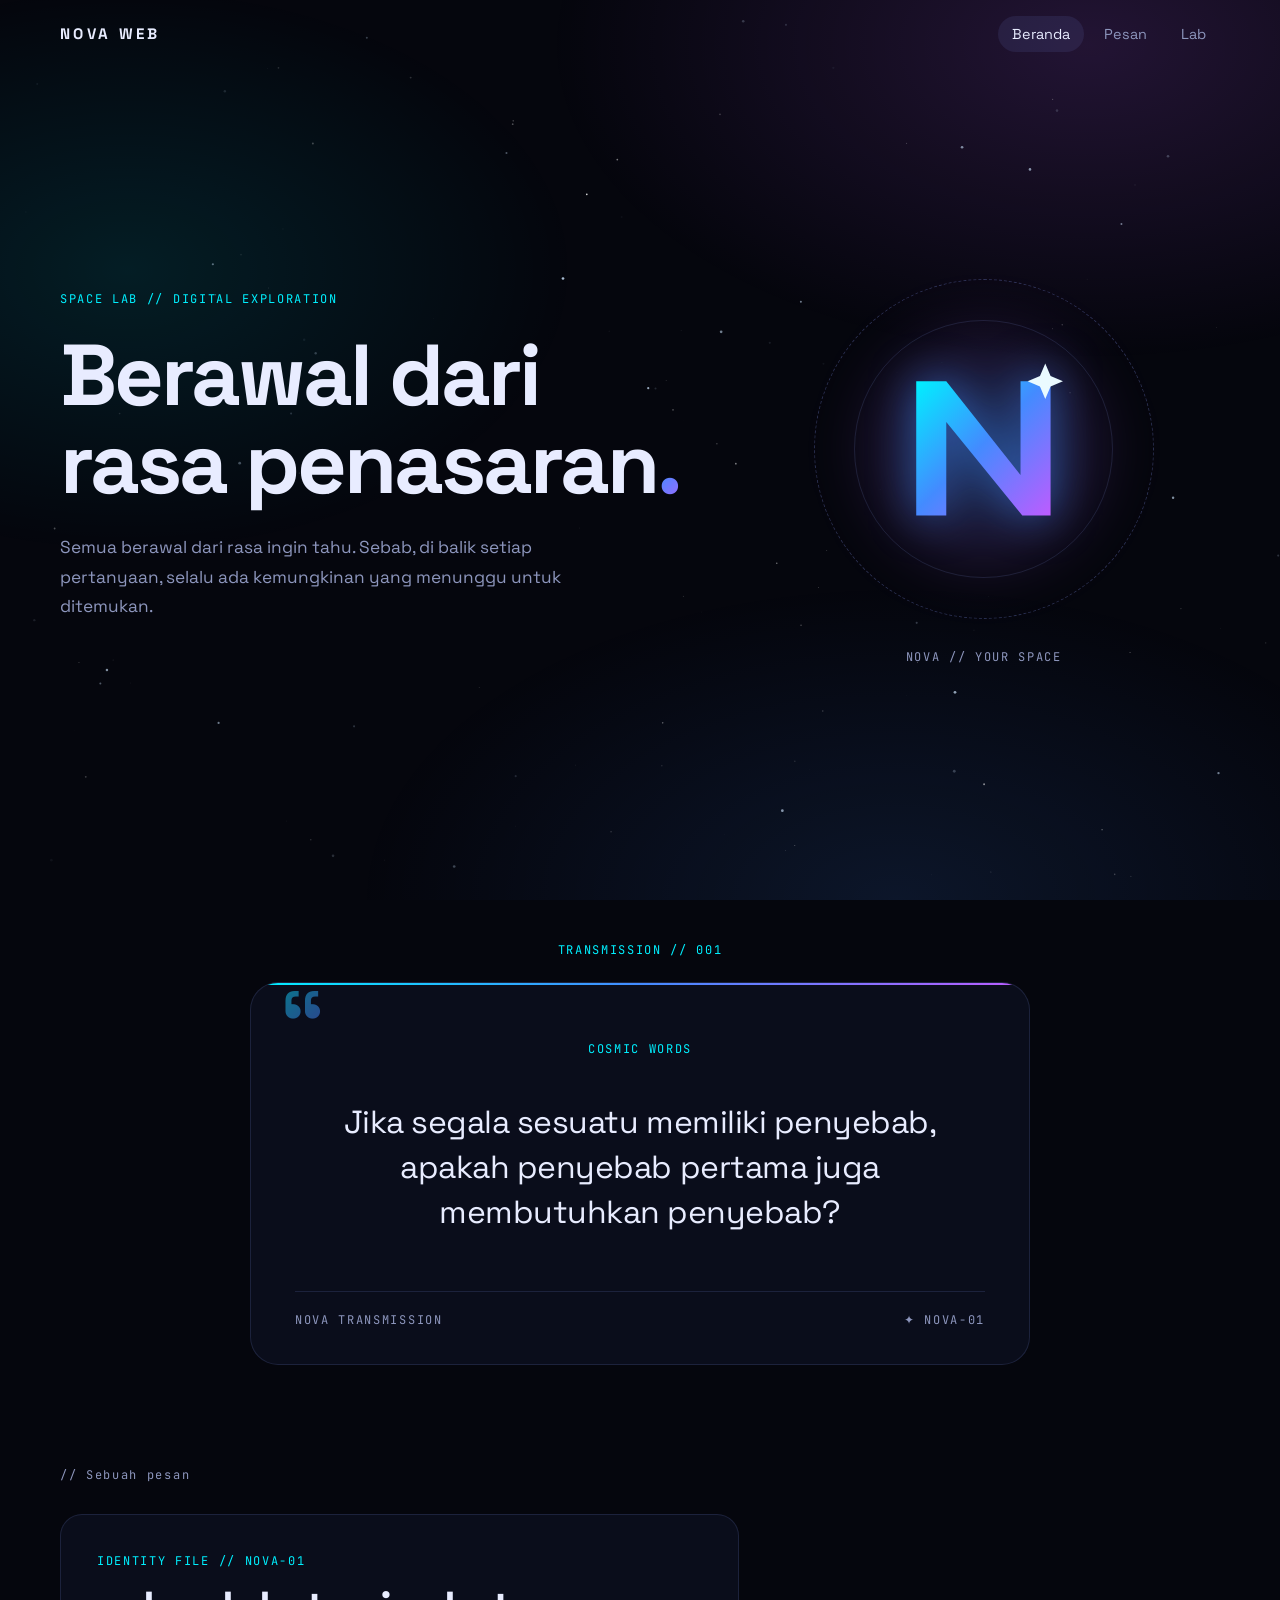
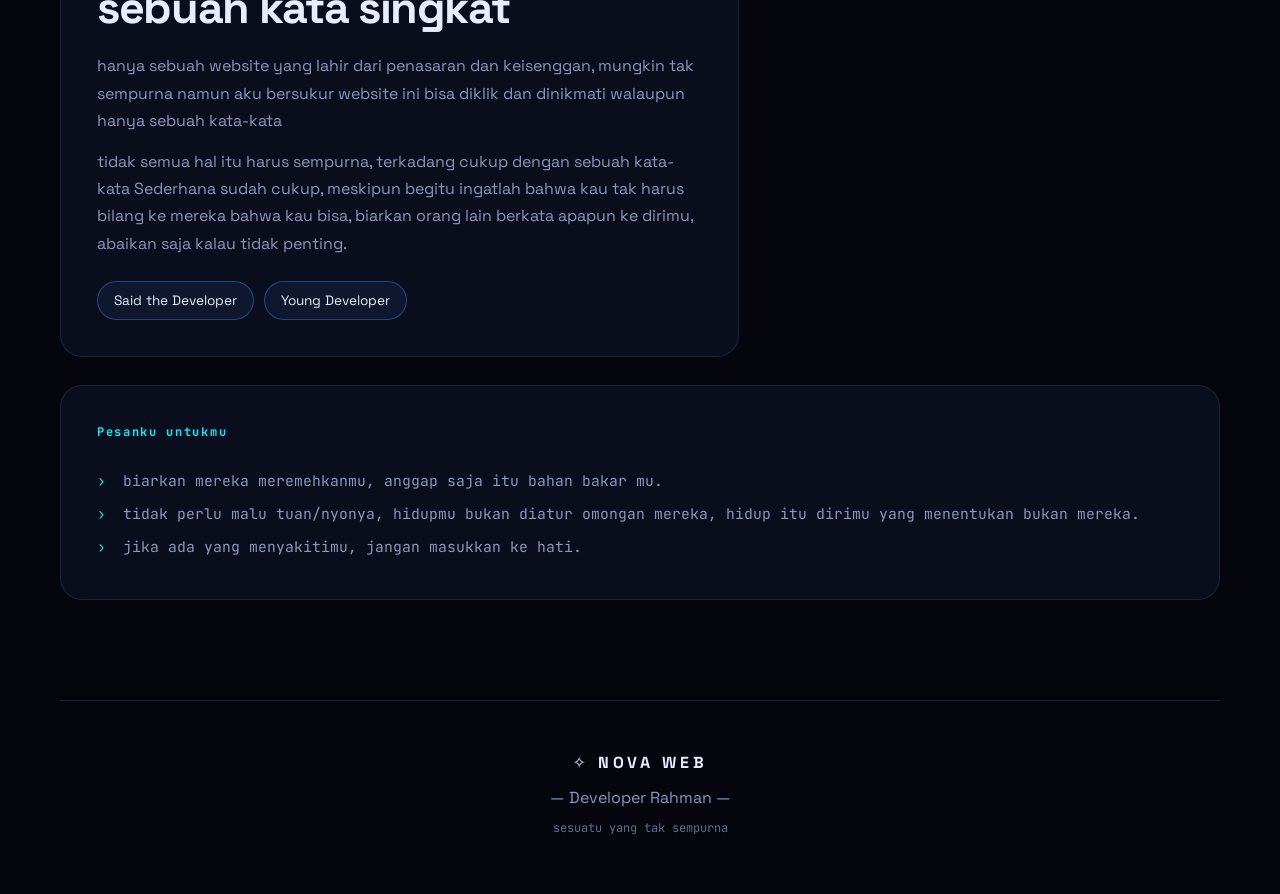
==== commit c9b3c69d: "update index.html" ====
--- a/index.html
+++ b/index.html
@@ -400,7 +400,7 @@
 
     <!-- ABOUT -->
     <section class="about" id="about">
-      <div class="about-label">// Sebuah pesan singkat</div>
+      <div class="about-label">// Sebuah pesan</div>
 
       <div class="about-content">
         <p class="eyebrow">IDENTITY FILE // NOVA-01</p>
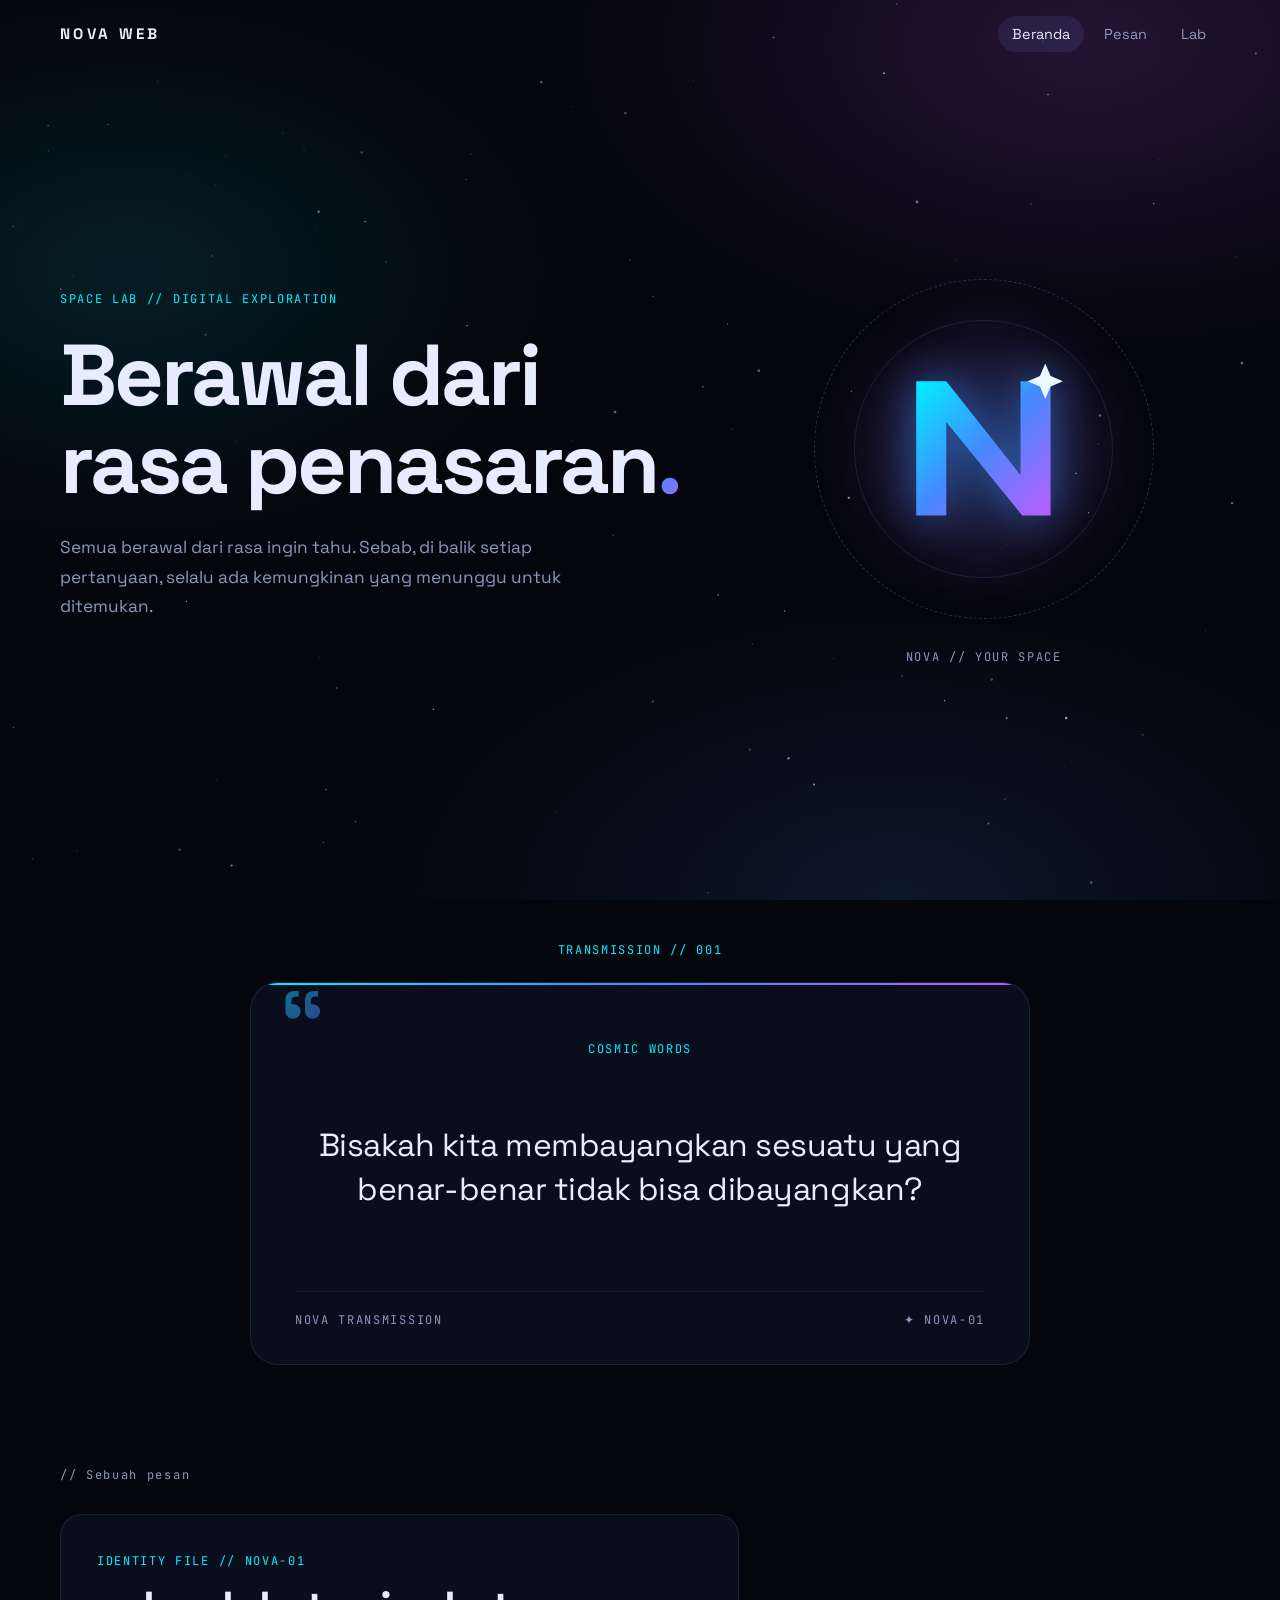
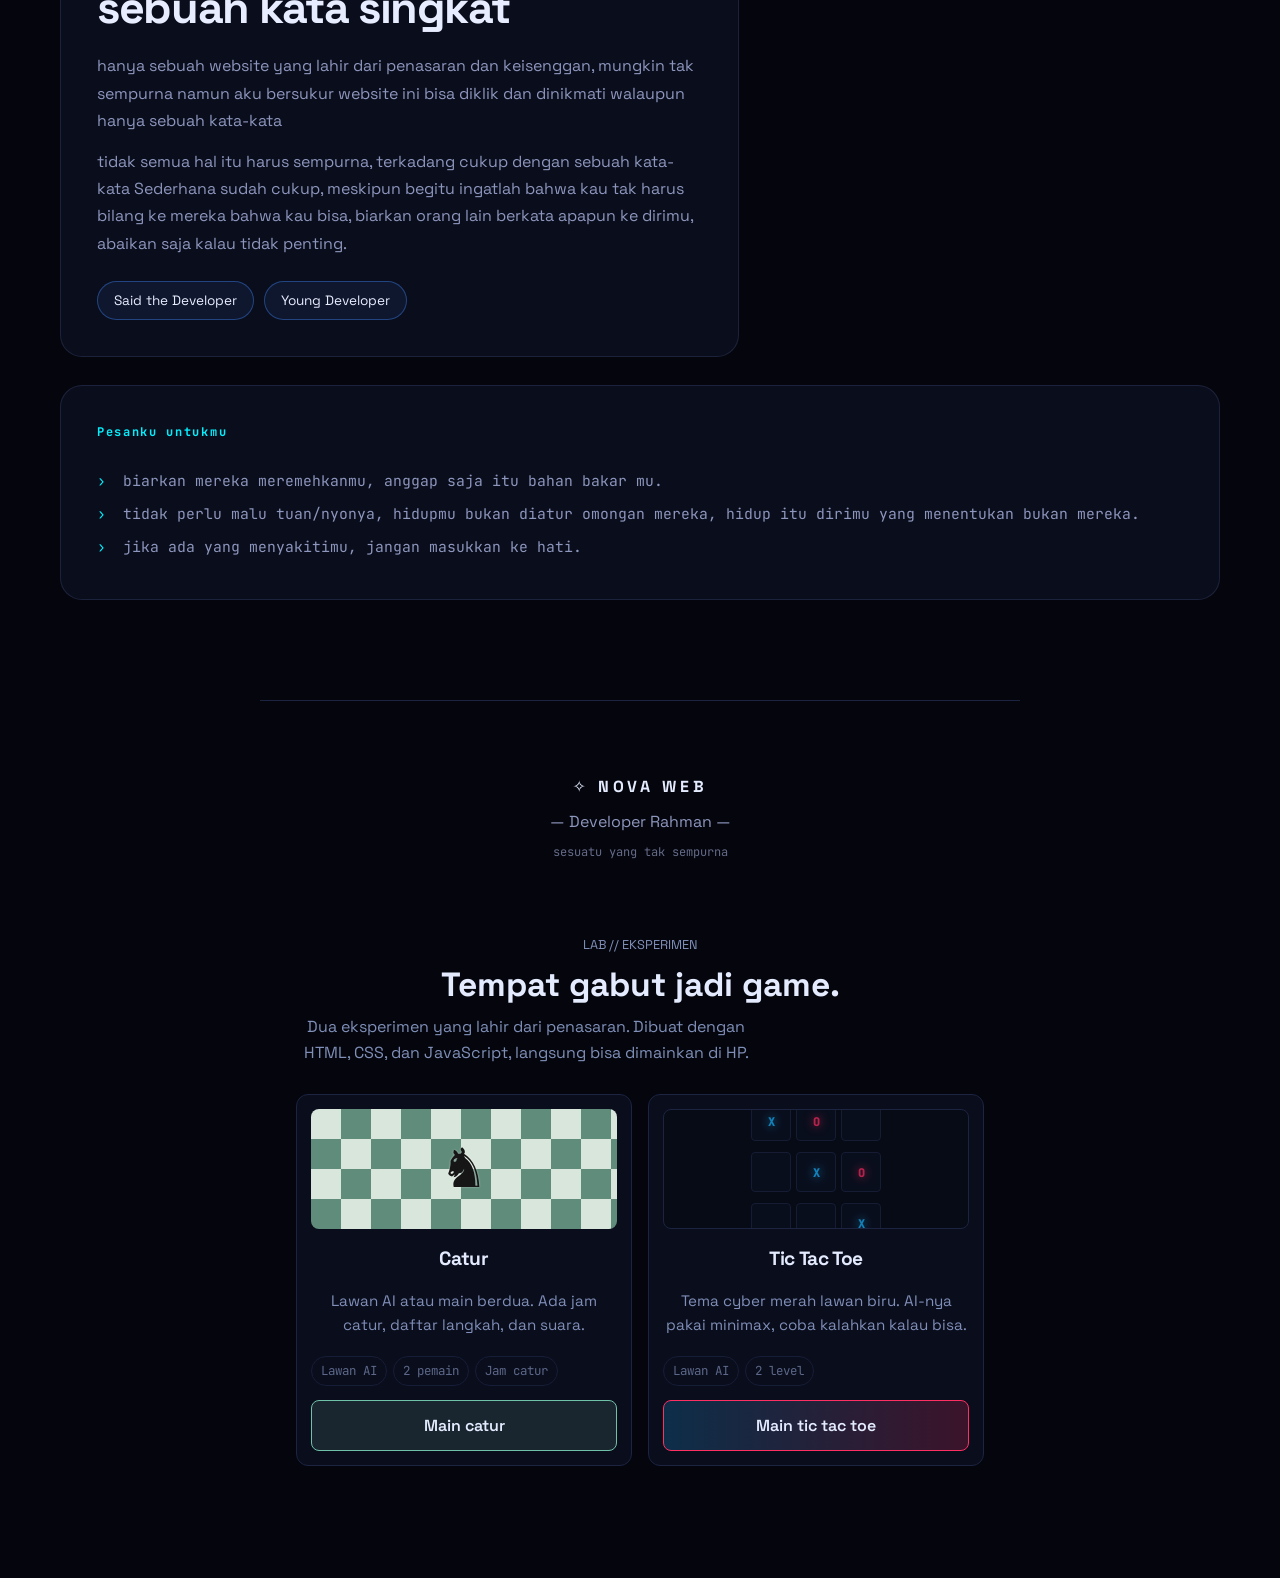
==== commit e939b069: "update index.html" ====
--- a/index.html
+++ b/index.html
@@ -622,5 +622,68 @@
   (function loop() { draw(true); requestAnimationFrame(loop); })();
 }
 </script>
+<!-- ============ BAGIAN LAB NOVA WEB ============
+Cara pasang: tempel seluruh isi file ini di index.html, di bawah bagian "Pesanku untukmu"
+(sebelum penutup </body>). Menu "Lab" di navbar kamu sudah mengarah ke #lab, jadi langsung nyambung.
+Ganti href di dua kartu sesuai alamat file game kamu. -->
+<style>
+#lab{--bg:#05060d;--panel:#0a0d1c;--line:#1c2442;--ink:#e4ebff;--mut:#7f8fb8;--blue:#19b4ff;--red:#ff2e63;--green:#6fc1a8;
+ max-width:760px;margin:0 auto;padding:72px 18px 56px;color:var(--ink);box-sizing:border-box}
+#lab *{box-sizing:border-box}
+#lab .lab-tag{font-size:.8rem;color:var(--mut);margin:0 0 10px}
+#lab h2{margin:0 0 10px;font-size:clamp(1.5rem,6vw,2.1rem);line-height:1.15}
+#lab .lab-sub{margin:0 0 28px;color:var(--mut);max-width:46ch;line-height:1.6}
+#lab .lab-grid{display:grid;grid-template-columns:repeat(auto-fit,minmax(250px,1fr));gap:16px}
+#lab .card{display:flex;flex-direction:column;gap:14px;padding:14px;background:var(--panel);border:1px solid var(--line);border-radius:12px;color:inherit;text-decoration:none;-webkit-tap-highlight-color:transparent;transition:transform .15s,border-color .15s,box-shadow .15s}
+#lab .card:active{transform:scale(.98)}
+#lab .card:focus-visible{outline:3px solid #f2c14e;outline-offset:3px}
+#lab .card.chess{--c:var(--green)}
+#lab .card.xo{--c:var(--blue)}
+#lab .card:hover,#lab .card:active{border-color:var(--c);box-shadow:0 0 22px color-mix(in srgb,var(--c) 35%,transparent)}
+#lab .prev{height:120px;border-radius:8px;display:flex;align-items:center;justify-content:center;overflow:hidden}
+/* pratinjau catur: papan kotak-kotak + bidak kuda */
+#lab .prev.p-chess{background:conic-gradient(#5f8c7b 25%,#d9e6dc 0 50%,#5f8c7b 0 75%,#d9e6dc 0) 0 0/60px 60px;font-size:3.4rem;color:#161616;text-shadow:0 0 2px rgba(255,255,255,.6)}
+/* pratinjau tic-tac-toe: 3x3 dengan X biru dan O merah */
+#lab .prev.p-xo{background:#070b16;border:1px solid var(--line)}
+#lab .mini{display:grid;grid-template-columns:repeat(3,40px);gap:5px;font:800 1.5rem/40px system-ui,sans-serif;text-align:center}
+#lab .mini span{background:#0a1020;border:1px solid var(--line);border-radius:4px;height:40px}
+#lab .mini .x{color:var(--blue);text-shadow:0 0 10px var(--blue)}
+#lab .mini .o{color:var(--red);text-shadow:0 0 10px var(--red)}
+#lab .card h3{margin:0;font-size:1.2rem}
+#lab .card p{margin:0;color:var(--mut);line-height:1.55;font-size:.95rem}
+#lab .chips{display:flex;flex-wrap:wrap;gap:6px}
+#lab .chips span{font-size:.78rem;padding:3px 9px;border:1px solid var(--line);border-radius:999px;color:var(--mut)}
+#lab .play{margin-top:auto;padding:11px;border-radius:8px;text-align:center;font-weight:600;border:1px solid var(--c);color:var(--ink);background:color-mix(in srgb,var(--c) 14%,transparent)}
+#lab .xo .play{border-color:var(--red);background:linear-gradient(90deg,rgba(25,180,255,.2),rgba(255,46,99,.2))}
+</style>
+
+<section id="lab">
+  <p class="lab-tag">LAB // EKSPERIMEN</p>
+  <h2>Tempat gabut jadi game.</h2>
+  <p class="lab-sub">Dua eksperimen yang lahir dari penasaran. Dibuat dengan HTML, CSS, dan JavaScript, langsung bisa dimainkan di HP.</p>
+
+  <div class="lab-grid">
+    <!-- KARTU 1: CATUR. Ganti href kalau nama/alamat filenya beda -->
+    <a class="card chess" href="catur.html">
+      <div class="prev p-chess" aria-hidden="true">♞&#xFE0E;</div>
+      <h3>Catur</h3>
+      <p>Lawan AI atau main berdua. Ada jam catur, daftar langkah, dan suara.</p>
+      <div class="chips"><span>Lawan AI</span><span>2 pemain</span><span>Jam catur</span></div>
+      <div class="play">Main catur</div>
+    </a>
+
+    <!-- KARTU 2: TIC TAC TOE -->
+    <a class="card xo" href="tictactoe.html">
+      <div class="prev p-xo" aria-hidden="true">
+        <div class="mini"><span class="x">X</span><span class="o">O</span><span></span><span></span><span class="x">X</span><span class="o">O</span><span></span><span></span><span class="x">X</span></div>
+      </div>
+      <h3>Tic Tac Toe</h3>
+      <p>Tema cyber merah lawan biru. AI-nya pakai minimax, coba kalahkan kalau bisa.</p>
+      <div class="chips"><span>Lawan AI</span><span>2 level</span></div>
+      <div class="play">Main tic tac toe</div>
+    </a>
+  </div>
+</section>
+
 </body>
 </html>
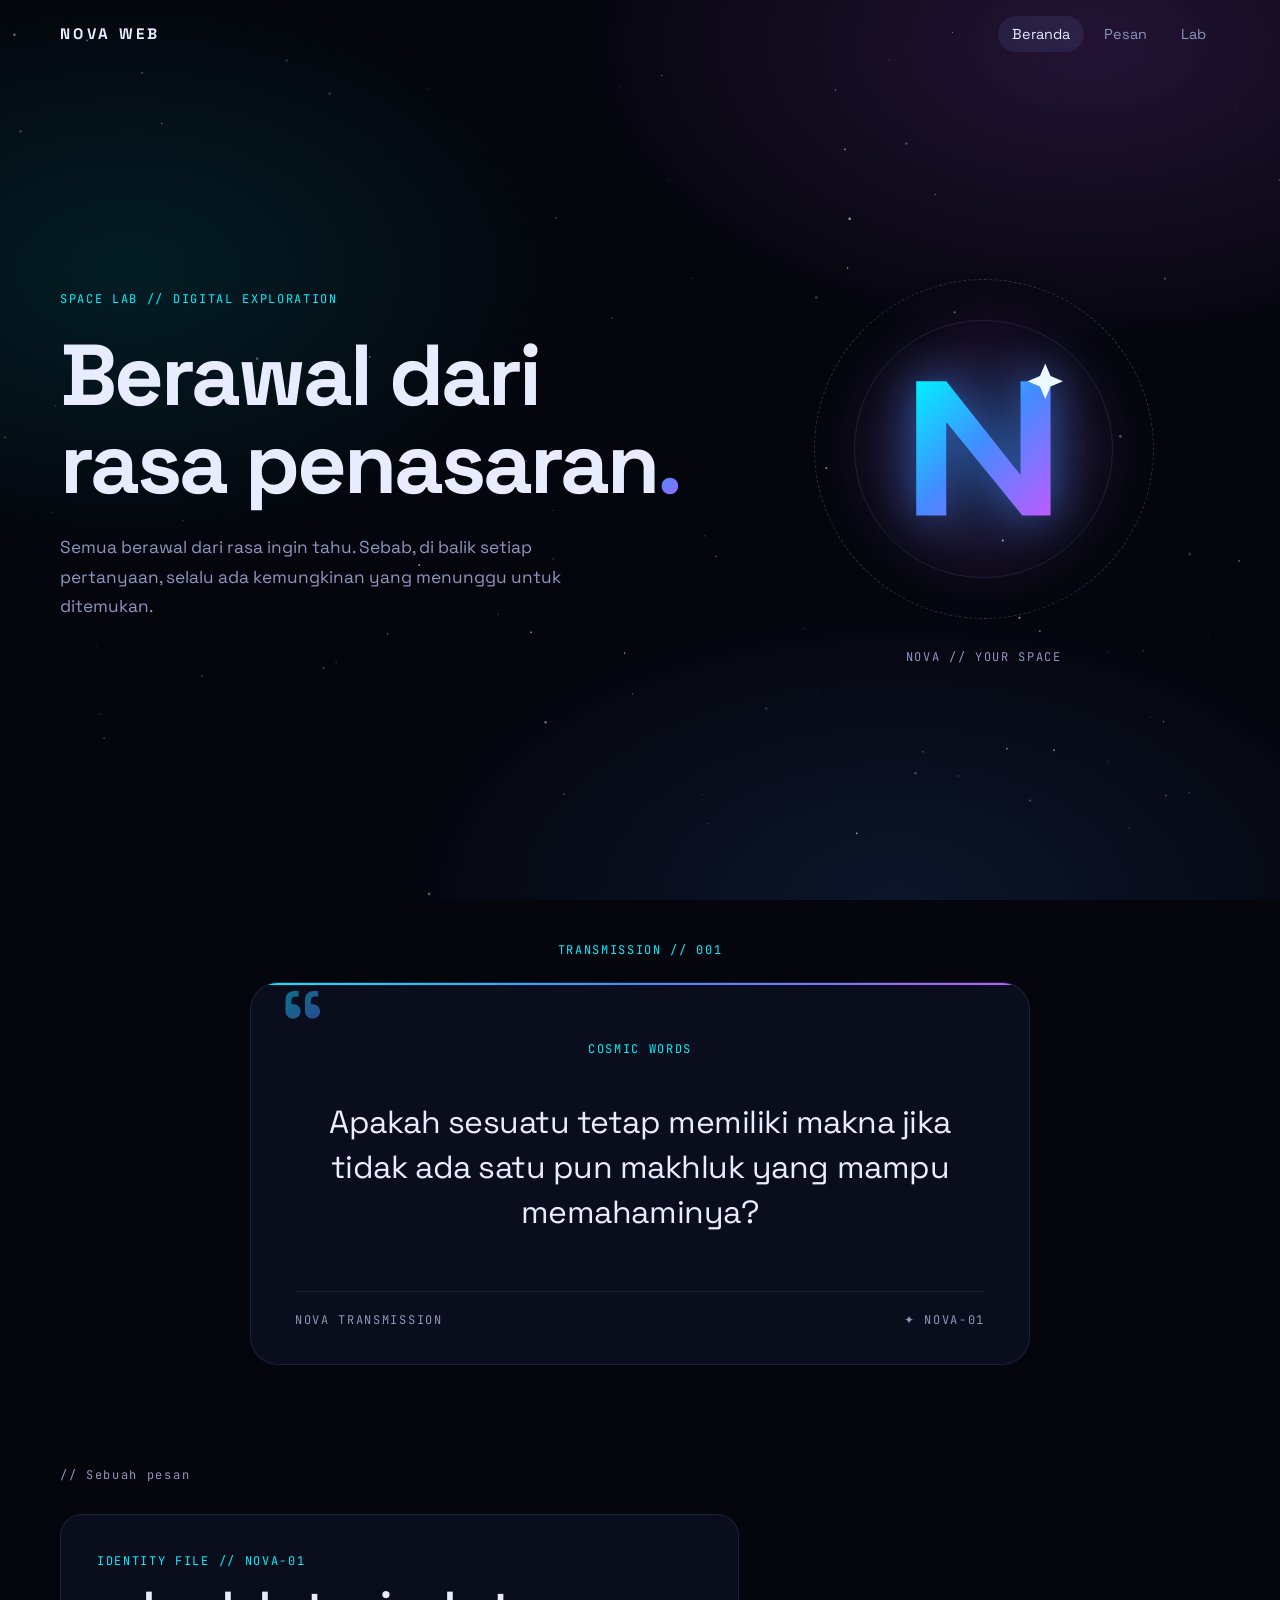
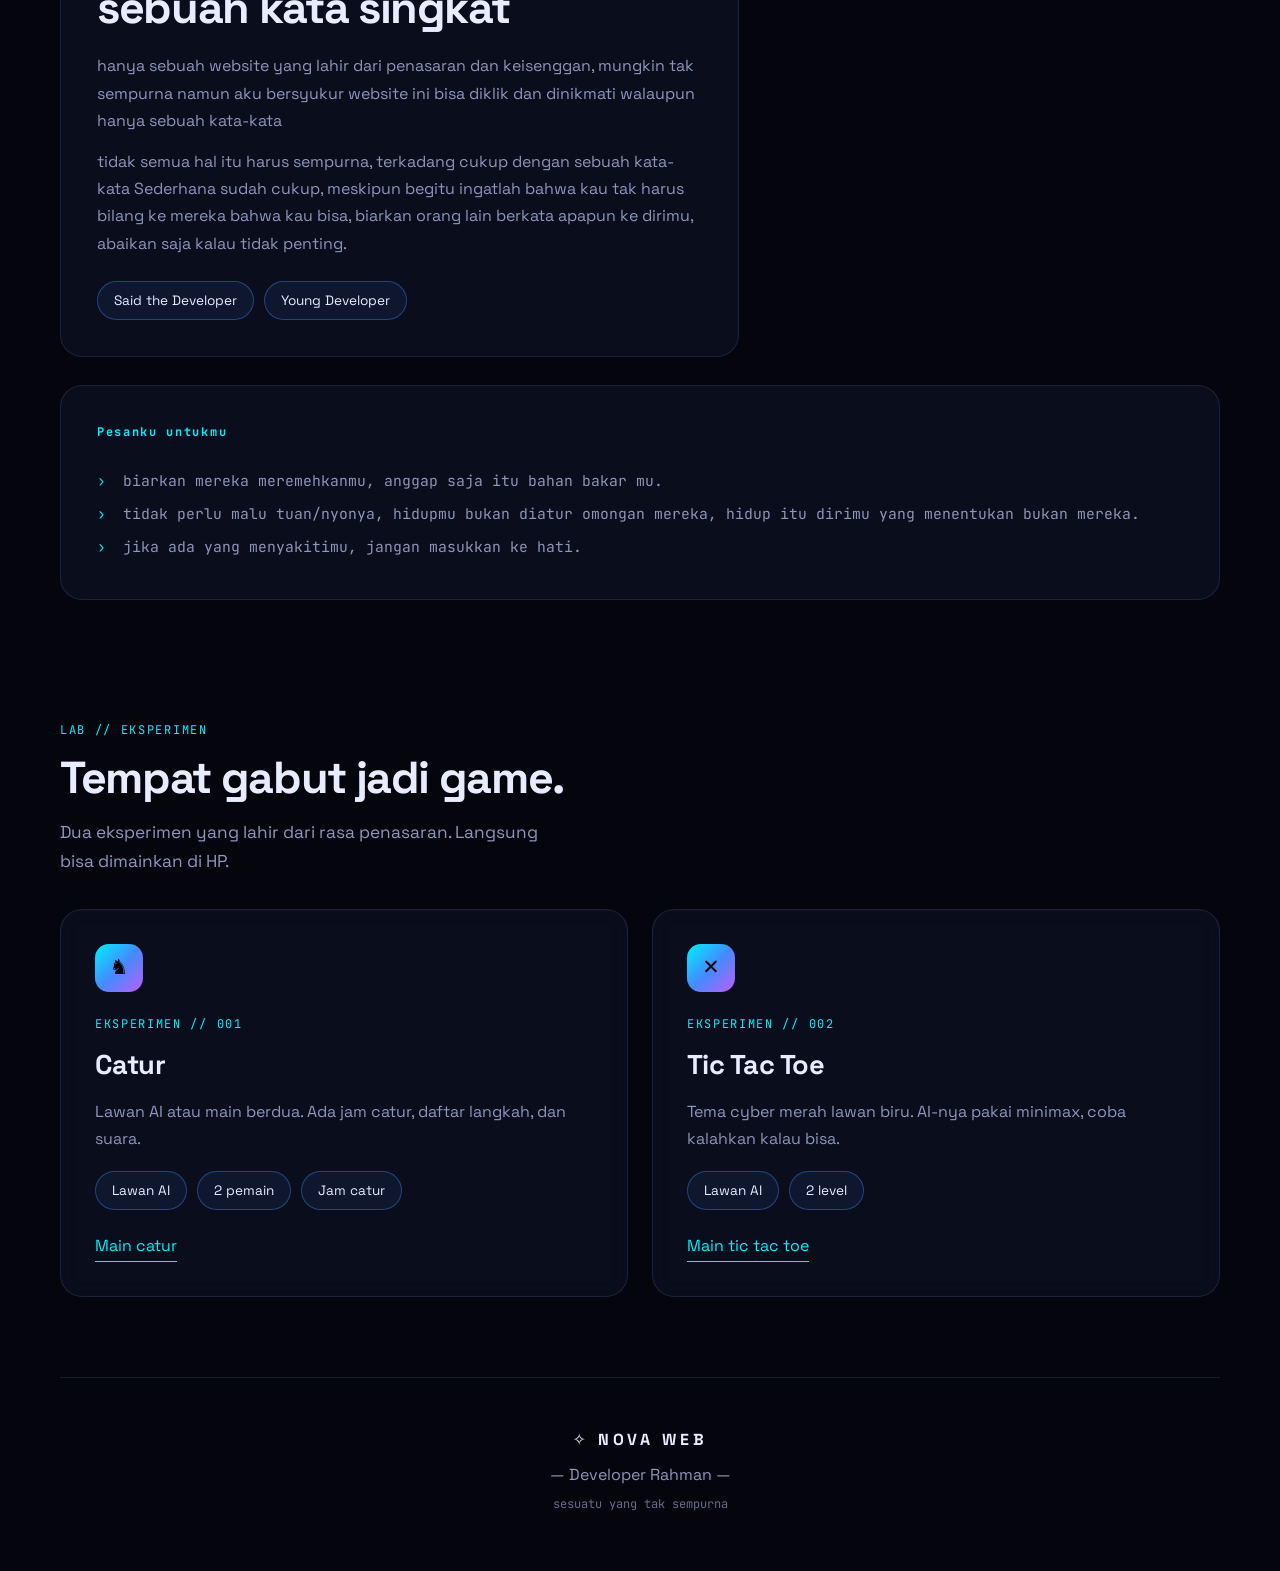
==== commit 26904952: "Add files via upload" ====
--- a/index.html
+++ b/index.html
@@ -296,6 +296,14 @@
 .about-updates { grid-column: 1 / -1; font-family: var(--mono); font-size: .92rem; color: var(--muted); }
 .about-updates p { padding: 4px 0; }
 .about-updates span { color: var(--cyan); margin-right: 8px; }
+
+/* ---------- Lab ---------- */
+.lab { padding: 20px 0 20px; }
+.lab h2 { font-size: clamp(1.9rem, 4vw, 2.8rem); letter-spacing: -.03em; line-height: 1.1; margin: 12px 0 16px; }
+.lab .description { margin: 0; }
+.lab .cards { padding: 32px 0 60px; }
+.lab .about-tags { margin: 18px 0 0; }
+.lab .card-link { margin-top: 22px; }
 
 /* ---------- Footer ---------- */
 .footer { padding: 48px 0 56px; text-align: center; border-top: 1px solid var(--line); }
@@ -408,7 +416,7 @@
 
         <p class="about-description">
           hanya sebuah website yang lahir dari penasaran dan keisenggan, mungkin tak sempurna
-          namun aku bersukur website ini bisa diklik dan dinikmati walaupun hanya sebuah kata-kata
+          namun aku bersyukur website ini bisa diklik dan dinikmati walaupun hanya sebuah kata-kata
         </p>
         <p class="about-description">
           tidak semua hal itu harus sempurna, terkadang cukup dengan sebuah kata-kata
@@ -428,15 +436,42 @@
         <p><span>›</span> biarkan mereka meremehkanmu, anggap saja itu bahan bakar mu.</p>
         <p><span>›</span> tidak perlu malu tuan/nyonya, hidupmu bukan diatur omongan mereka, hidup itu dirimu yang menentukan bukan mereka.</p>
         <p><span>›</span> jika ada yang menyakitimu, jangan masukkan ke hati.</p>
-      </>
+      </div>
+    </section>
+
+    <!-- LAB -->
+    <section class="lab" id="lab">
+      <p class="eyebrow">LAB // EKSPERIMEN</p>
+      <h2>Tempat gabut jadi game.</h2>
+      <p class="description">Dua eksperimen yang lahir dari rasa penasaran. Langsung bisa dimainkan di HP.</p>
+
+      <div class="cards">
+        <article class="card">
+          <div class="card-icon" aria-hidden="true">♞&#xFE0E;</div>
+          <p class="card-number">EKSPERIMEN // 001</p>
+          <h3>Catur</h3>
+          <p>Lawan AI atau main berdua. Ada jam catur, daftar langkah, dan suara.</p>
+          <div class="about-tags"><span>Lawan AI</span><span>2 pemain</span><span>Jam catur</span></div>
+          <a class="card-link" href="catur.html">Main catur</a>
+        </article>
+
+        <article class="card">
+          <div class="card-icon" aria-hidden="true">✕</div>
+          <p class="card-number">EKSPERIMEN // 002</p>
+          <h3>Tic Tac Toe</h3>
+          <p>Tema cyber merah lawan biru. AI-nya pakai minimax, coba kalahkan kalau bisa.</p>
+          <div class="about-tags"><span>Lawan AI</span><span>2 level</span></div>
+          <a class="card-link" href="tictactoe.html">Main tic tac toe</a>
+        </article>
+      </div>
     </section>
   </main>
 
-  <footer class="footer" id="lab">
+  <footer class="footer">
     <div class="footer-logo">✧ NOVA WEB</div>
     <p>— Developer Rahman —</p>
     <span>sesuatu yang tak sempurna</span>
-  </>
+  </footer>
 
   <script>
 
@@ -622,68 +657,6 @@
   (function loop() { draw(true); requestAnimationFrame(loop); })();
 }
 </script>
-<!-- ============ BAGIAN LAB NOVA WEB ============
-Cara pasang: tempel seluruh isi file ini di index.html, di bawah bagian "Pesanku untukmu"
-(sebelum penutup </body>). Menu "Lab" di navbar kamu sudah mengarah ke #lab, jadi langsung nyambung.
-Ganti href di dua kartu sesuai alamat file game kamu. -->
-<style>
-#lab{--bg:#05060d;--panel:#0a0d1c;--line:#1c2442;--ink:#e4ebff;--mut:#7f8fb8;--blue:#19b4ff;--red:#ff2e63;--green:#6fc1a8;
- max-width:760px;margin:0 auto;padding:72px 18px 56px;color:var(--ink);box-sizing:border-box}
-#lab *{box-sizing:border-box}
-#lab .lab-tag{font-size:.8rem;color:var(--mut);margin:0 0 10px}
-#lab h2{margin:0 0 10px;font-size:clamp(1.5rem,6vw,2.1rem);line-height:1.15}
-#lab .lab-sub{margin:0 0 28px;color:var(--mut);max-width:46ch;line-height:1.6}
-#lab .lab-grid{display:grid;grid-template-columns:repeat(auto-fit,minmax(250px,1fr));gap:16px}
-#lab .card{display:flex;flex-direction:column;gap:14px;padding:14px;background:var(--panel);border:1px solid var(--line);border-radius:12px;color:inherit;text-decoration:none;-webkit-tap-highlight-color:transparent;transition:transform .15s,border-color .15s,box-shadow .15s}
-#lab .card:active{transform:scale(.98)}
-#lab .card:focus-visible{outline:3px solid #f2c14e;outline-offset:3px}
-#lab .card.chess{--c:var(--green)}
-#lab .card.xo{--c:var(--blue)}
-#lab .card:hover,#lab .card:active{border-color:var(--c);box-shadow:0 0 22px color-mix(in srgb,var(--c) 35%,transparent)}
-#lab .prev{height:120px;border-radius:8px;display:flex;align-items:center;justify-content:center;overflow:hidden}
-/* pratinjau catur: papan kotak-kotak + bidak kuda */
-#lab .prev.p-chess{background:conic-gradient(#5f8c7b 25%,#d9e6dc 0 50%,#5f8c7b 0 75%,#d9e6dc 0) 0 0/60px 60px;font-size:3.4rem;color:#161616;text-shadow:0 0 2px rgba(255,255,255,.6)}
-/* pratinjau tic-tac-toe: 3x3 dengan X biru dan O merah */
-#lab .prev.p-xo{background:#070b16;border:1px solid var(--line)}
-#lab .mini{display:grid;grid-template-columns:repeat(3,40px);gap:5px;font:800 1.5rem/40px system-ui,sans-serif;text-align:center}
-#lab .mini span{background:#0a1020;border:1px solid var(--line);border-radius:4px;height:40px}
-#lab .mini .x{color:var(--blue);text-shadow:0 0 10px var(--blue)}
-#lab .mini .o{color:var(--red);text-shadow:0 0 10px var(--red)}
-#lab .card h3{margin:0;font-size:1.2rem}
-#lab .card p{margin:0;color:var(--mut);line-height:1.55;font-size:.95rem}
-#lab .chips{display:flex;flex-wrap:wrap;gap:6px}
-#lab .chips span{font-size:.78rem;padding:3px 9px;border:1px solid var(--line);border-radius:999px;color:var(--mut)}
-#lab .play{margin-top:auto;padding:11px;border-radius:8px;text-align:center;font-weight:600;border:1px solid var(--c);color:var(--ink);background:color-mix(in srgb,var(--c) 14%,transparent)}
-#lab .xo .play{border-color:var(--red);background:linear-gradient(90deg,rgba(25,180,255,.2),rgba(255,46,99,.2))}
-</style>
-
-<section id="lab">
-  <p class="lab-tag">LAB // EKSPERIMEN</p>
-  <h2>Tempat gabut jadi game.</h2>
-  <p class="lab-sub">Dua eksperimen yang lahir dari penasaran. Dibuat dengan HTML, CSS, dan JavaScript, langsung bisa dimainkan di HP.</p>
-
-  <div class="lab-grid">
-    <!-- KARTU 1: CATUR. Ganti href kalau nama/alamat filenya beda -->
-    <a class="card chess" href="catur.html">
-      <div class="prev p-chess" aria-hidden="true">♞&#xFE0E;</div>
-      <h3>Catur</h3>
-      <p>Lawan AI atau main berdua. Ada jam catur, daftar langkah, dan suara.</p>
-      <div class="chips"><span>Lawan AI</span><span>2 pemain</span><span>Jam catur</span></div>
-      <div class="play">Main catur</div>
-    </a>
-
-    <!-- KARTU 2: TIC TAC TOE -->
-    <a class="card xo" href="tictactoe.html">
-      <div class="prev p-xo" aria-hidden="true">
-        <div class="mini"><span class="x">X</span><span class="o">O</span><span></span><span></span><span class="x">X</span><span class="o">O</span><span></span><span></span><span class="x">X</span></div>
-      </div>
-      <h3>Tic Tac Toe</h3>
-      <p>Tema cyber merah lawan biru. AI-nya pakai minimax, coba kalahkan kalau bisa.</p>
-      <div class="chips"><span>Lawan AI</span><span>2 level</span></div>
-      <div class="play">Main tic tac toe</div>
-    </a>
-  </div>
-</section>
 
 </body>
 </html>
